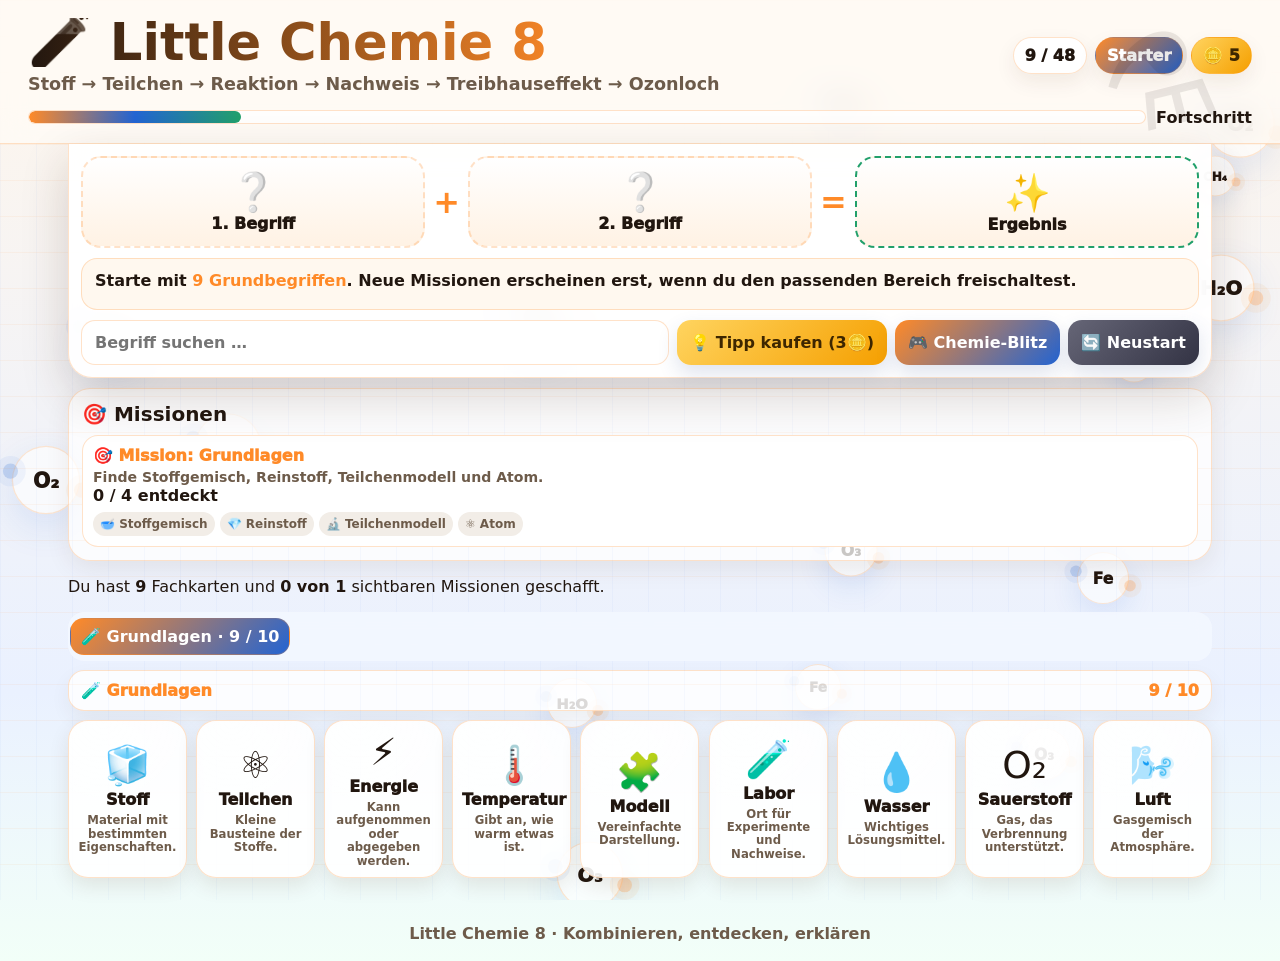
==== index.html @ e5d9ac02 "Didaktik: Reaktionsgleichungen, Merksaetze und gezielte Fehlerhinweise - Reaktionsgleichungen (FORME" ====
<!doctype html>
<html lang="de">
<head>
  <meta charset="utf-8">
  <meta name="viewport" content="width=device-width,initial-scale=1">
  <title>Little Chemie 8</title>
  <link rel="stylesheet" href="style.css?v=4">
  <link rel="stylesheet" href="effects.css?v=1">
</head>
<body>
  <header class="hero">
    <div class="topline">
      <div class="brand">
        <h1>🧪 Little Chemie 8</h1>
        <p>Stoff → Teilchen → Reaktion → Nachweis → Treibhauseffekt → Ozonloch</p>
      </div>
      <div class="stats">
        <strong id="count" class="pill">0 / 0</strong>
        <span id="badge" class="pill badge">Starter</span>
        <span id="coins" class="pill coins">🪙 5</span>
      </div>
    </div>
    <div class="progressWrap">
      <div class="bar"><span id="progressBar"></span></div>
      <strong>Fortschritt</strong>
    </div>
  </header>

  <main class="app">
    <section class="play">
      <div class="combo">
        <div id="slotA" class="slot">❔<span>1. Begriff</span></div>
        <b>+</b>
        <div id="slotB" class="slot">❔<span>2. Begriff</span></div>
        <b>=</b>
        <div id="slotR" class="slot">✨<span>Ergebnis</span></div>
      </div>
      <div id="msg" class="msg">Tippe zwei Begriffe an. Passende Kombinationen schalten neue Chemie-Begriffe frei.</div>
      <div class="controls">
        <input id="search" placeholder="Begriff suchen …">
        <button id="hint">💡 Tipp kaufen (3🪙)</button>
        <button id="quiz">🎮 Chemie-Blitz</button>
        <button id="reset">🔄 Neustart</button>
      </div>
    </section>

    <section class="panel">
      <h2>🎯 Missionen</h2>
      <div id="missions" class="missiongrid"></div>
    </section>
    <p id="labnote" hidden></p>

    <section id="grid" class="grid"></section>
  </main>

  <div id="pop" class="modal">
    <div class="box">
      <button class="close" data-close>×</button>
      <div id="pe" class="big">🧪</div>
      <h2 id="pt" class="unlockTitle">Neu entdeckt</h2>
      <p id="pf" class="formula"></p>
      <p id="pchem" class="chemformula" hidden></p>
      <p id="px" class="explain"></p>
      <p id="pwhy" class="why" hidden></p>
    </div>
  </div>

  <div id="game" class="modal">
    <div class="box">
      <button class="close" data-close>×</button>
      <h2>🧪 Chemie-Blitz</h2>
      <div id="gs" class="miniStatus"></div>
      <div id="gq"></div>
      <div id="ga" class="answers"></div>
    </div>
  </div>

  <footer class="footer">Little Chemie 8 · Kombinieren, entdecken, erklären</footer>
  <script src="app.js?v=7"></script>
  <script src="effects.js?v=1"></script>
</body>
</html>
---- style.css ----
:root{--orange:#ff8a28;--blue:#2364d2;--green:#22a06b;--ink:#21160f;--muted:#6d5b4a;--card:rgba(255,255,255,.9);--line:rgba(255,138,40,.25);--shadow:0 18px 48px rgba(63,36,15,.18)}*{box-sizing:border-box}html{scroll-behavior:smooth}body{margin:0;min-height:100vh;font-family:system-ui,-apple-system,Segoe UI,sans-serif;color:var(--ink);background:radial-gradient(circle at 10% 8%,rgba(255,184,88,.55),transparent 0 26%),radial-gradient(circle at 85% 10%,rgba(74,130,255,.32),transparent 0 28%),radial-gradient(circle at 72% 72%,rgba(34,160,107,.18),transparent 0 28%),linear-gradient(180deg,#fff6eb,#eaf1ff 72%,#f2fff8)}body:before{content:"";position:fixed;inset:0;pointer-events:none;opacity:.21;background-image:linear-gradient(rgba(255,138,40,.28) 1px,transparent 1px),linear-gradient(90deg,rgba(35,100,210,.16) 1px,transparent 1px);background-size:36px 36px}.hero{position:relative;overflow:hidden;padding:18px clamp(12px,3vw,28px) 16px;border-bottom:1px solid var(--line);background:rgba(255,252,247,.78);backdrop-filter:blur(16px)}.hero:after{content:"⚗️";position:absolute;right:5vw;top:8px;font-size:8rem;opacity:.09;transform:rotate(-14deg)}.topline{display:flex;justify-content:space-between;gap:16px;align-items:center}.brand h1{margin:0;font-size:clamp(1.8rem,5vw,3.2rem);line-height:.95}.brand p{margin:7px 0 0;color:var(--muted);font-weight:850;font-size:clamp(.95rem,2vw,1.1rem)}.stats{display:grid;grid-template-columns:repeat(3,auto);gap:8px;align-items:center}.pill{padding:8px 11px;border-radius:999px;background:#fff;border:1px solid var(--line);box-shadow:0 8px 20px rgba(80,43,12,.08);font-weight:1000}.badge{background:linear-gradient(135deg,var(--orange),var(--blue));color:#fff}.coins{background:linear-gradient(135deg,#ffd45f,#f59f00);color:#3d2600}.progressWrap{margin-top:14px;display:grid;grid-template-columns:1fr auto;gap:10px;align-items:center}.bar{height:14px;border-radius:999px;background:rgba(255,255,255,.78);border:1px solid var(--line);overflow:hidden}.bar span{display:block;height:100%;width:0;background:linear-gradient(90deg,var(--orange),var(--blue),var(--green));border-radius:999px;transition:.4s}.app{max-width:1180px;margin:auto;padding:0 clamp(8px,2vw,18px) 28px}.play{position:sticky;top:0;z-index:10;margin:0 auto 10px;padding:12px;background:rgba(255,255,255,.94);border:1px solid var(--line);border-top:0;border-radius:0 0 24px 24px;box-shadow:var(--shadow);backdrop-filter:blur(12px)}.combo{display:grid;grid-template-columns:1fr auto 1fr auto 1fr;gap:8px;align-items:center}.slot{min-height:92px;border:2px dashed var(--line);border-radius:20px;display:grid;place-items:center;align-content:center;text-align:center;background:linear-gradient(180deg,#fff,#fff2e4);font-size:2.35rem;font-weight:1000;color:var(--muted);padding:8px}.slot span{display:block;color:var(--ink);font-size:1rem}.slot small{display:block;color:var(--muted);font-size:.75rem;line-height:1.12;max-width:220px}.slot.on{border-style:solid;border-color:var(--orange);box-shadow:inset 0 0 0 4px rgba(255,138,40,.16)}.slot.ok{border-color:var(--green);animation:pop .28s}.slot.bad{border-color:#d94848;animation:shake .28s}.combo b{font-size:2rem;color:var(--orange)}.msg{margin:10px 0;padding:11px 13px;border:1px solid var(--line);border-radius:16px;background:#fff8ef;font-weight:850;line-height:1.32;min-height:52px}.msg b{color:var(--orange)}.controls{display:flex;flex-wrap:wrap;gap:8px}button,input{font:inherit;font-weight:900;border:0;border-radius:14px}button{cursor:pointer;padding:11px 13px;color:white;background:linear-gradient(135deg,var(--orange),var(--blue));box-shadow:0 9px 20px rgba(49,73,140,.15);transition:.15s}button:hover{transform:translateY(-1px)}#hint{background:linear-gradient(135deg,#ffd45f,#f59f00);color:#3d2600}#reset{background:linear-gradient(135deg,#667,#334)}input{flex:1 1 220px;padding:12px 13px;background:white;border:1px solid var(--line);color:var(--ink)}.dashboard{display:grid;grid-template-columns:1.1fr .9fr;gap:10px;margin-bottom:10px}.panel{padding:13px;border:1px solid var(--line);border-radius:22px;background:rgba(255,255,255,.76);box-shadow:0 8px 24px rgba(80,43,12,.08)}.panel h2{margin:0 0 9px;font-size:1.25rem}.missiongrid{display:grid;grid-template-columns:repeat(auto-fit,minmax(210px,1fr));gap:8px}.mission{background:#fff;border:1px solid var(--line);border-radius:16px;padding:10px;position:relative;overflow:hidden}.mission.done{background:linear-gradient(180deg,#fff8eb,#effff6);border-color:rgba(34,160,107,.45)}.mission.done:after{content:"✓";position:absolute;right:10px;top:2px;color:var(--green);font-size:2.2rem;font-weight:1000;opacity:.35}.mt{font-weight:1000;color:var(--orange)}.mi{font-size:.88rem;color:var(--muted);font-weight:760;margin-top:4px;line-height:1.25}.targets{display:flex;flex-wrap:wrap;gap:5px;margin-top:7px}.targets span{font-size:.75rem;font-weight:850;padding:5px 7px;border-radius:999px;background:#f2ede7;color:var(--muted)}.targets span.done{background:#dff7e6;color:#157246}.labnote{font-weight:800;color:var(--muted);line-height:1.35}.labnote b{color:var(--blue)}.grid{display:grid;grid-template-columns:repeat(auto-fill,minmax(116px,1fr));gap:9px}.tabs{grid-column:1/-1;position:sticky;top:136px;z-index:7;display:flex;gap:7px;overflow:auto;padding:6px 2px;background:rgba(243,248,255,.9);backdrop-filter:blur(10px);border-radius:16px}.tab{flex:0 0 auto;background:#fff;color:var(--orange);border:1px solid var(--line);box-shadow:none;padding:8px 10px}.tab.active{background:linear-gradient(135deg,var(--orange),var(--blue));color:#fff}.head{grid-column:1/-1;border:1px solid var(--line);border-radius:16px;background:rgba(255,255,255,.84);color:var(--orange);font-weight:1000;padding:10px 12px;box-shadow:0 8px 20px rgba(80,43,12,.06)}.card{min-height:116px;display:grid;align-content:center;justify-items:center;gap:5px;text-align:center;background:var(--card);border:1px solid var(--line);border-radius:20px;padding:9px;box-shadow:0 8px 20px rgba(80,43,12,.1);cursor:pointer;transition:.16s;position:relative;overflow:hidden}.card:before{content:"";position:absolute;inset:0;background:radial-gradient(circle at 30% 0%,rgba(255,255,255,.8),transparent 45%);opacity:.7}.card>*{position:relative}.card:hover{transform:translateY(-3px) scale(1.01);box-shadow:0 14px 30px rgba(80,43,12,.16)}.card.sel{box-shadow:0 0 0 4px rgba(255,138,40,.28),0 14px 30px rgba(80,43,12,.16);border-color:var(--orange)}.card.new{animation:newcard .55s}.sym{font-size:2.35rem}.name{font-weight:1000;line-height:1.05}.info{font-size:.73rem;color:var(--muted);font-weight:760;line-height:1.15}.empty{grid-column:1/-1;padding:16px;text-align:center;border:1px dashed var(--line);border-radius:18px;background:#fff;color:var(--muted);font-weight:850}.modal{display:none;position:fixed;inset:0;z-index:50;place-items:center;background:rgba(33,22,15,.48);backdrop-filter:blur(8px);padding:16px}.modal.show{display:grid}.box{width:min(560px,96vw);background:linear-gradient(180deg,#fff,#fff4e8);border:1px solid var(--line);border-radius:28px;padding:22px;box-shadow:0 26px 80px rgba(0,0,0,.32);position:relative}.close{position:absolute;right:12px;top:10px;width:38px;height:38px;padding:0;border-radius:50%;background:#eee;color:#222;box-shadow:none}.big{font-size:4.2rem;text-align:center}.unlockTitle{text-align:center;margin:.2rem 40px .3rem 0}.formula{padding:9px 11px;border-radius:14px;background:#fff;border:1px solid var(--line);font-weight:1000;color:var(--orange)}.chemformula{display:inline-block;margin:6px 0;padding:7px 11px;border-radius:12px;background:#eef4ff;border:1px solid rgba(35,100,210,.35);font-weight:1000;color:var(--blue);letter-spacing:.3px}.explain{font-weight:800;line-height:1.35}.why{margin-top:8px;padding:8px 11px;border-radius:12px;background:#effdf4;border:1px solid rgba(34,160,107,.35);color:#157246;font-weight:850;line-height:1.32}.msg .chemformula{font-size:.95rem}.msg .why{display:block;font-size:.9rem}.answers{display:grid;gap:8px}.answers button{background:#fff;color:#222;border:1px solid var(--line);text-align:left}.answers button.r{background:#ddf7e6;border-color:var(--green)}.answers button.w{background:#fde2e2;border-color:#d94848}.miniStatus{font-weight:950;background:#fff1d4;border-radius:12px;padding:9px;margin:8px 0}.confetti{position:fixed;top:-20px;font-size:1.4rem;z-index:99;animation:fall 1.4s linear forwards;pointer-events:none}.toast{position:fixed;left:50%;bottom:18px;transform:translateX(-50%);z-index:80;background:#21160f;color:white;padding:10px 14px;border-radius:999px;font-weight:900;box-shadow:0 12px 30px #0004;animation:toast 2.2s forwards}.footer{text-align:center;padding:18px;color:var(--muted);font-weight:850}@keyframes pop{0%{transform:scale(.92)}70%{transform:scale(1.05)}100%{transform:scale(1)}}@keyframes shake{35%{transform:translateX(-6px)}70%{transform:translateX(6px)}}@keyframes newcard{0%{opacity:0;transform:scale(.7) rotate(-4deg)}70%{transform:scale(1.06)}100%{opacity:1;transform:scale(1)}}@keyframes fall{to{transform:translateY(105vh) rotate(360deg);opacity:0}}@keyframes toast{0%{opacity:0;transform:translate(-50%,20px)}15%,80%{opacity:1;transform:translate(-50%,0)}100%{opacity:0;transform:translate(-50%,20px)}}@media(max-width:860px){.dashboard{grid-template-columns:1fr}.stats{grid-template-columns:1fr 1fr 1fr;text-align:left}.tabs{top:192px}}@media(max-width:700px){.topline{display:block}.stats{margin-top:10px;grid-template-columns:repeat(3,max-content)}.combo{grid-template-columns:1fr}.combo b{text-align:center;line-height:.7}.slot{min-height:74px}.grid{grid-template-columns:repeat(auto-fill,minmax(102px,1fr))}.tabs{top:270px}.hero:after{font-size:5rem}}
---- effects.css ----
.molecule-bg{position:fixed;inset:0;z-index:-1;overflow:hidden;pointer-events:none}.molecule{position:absolute;width:54px;height:54px;border-radius:50%;display:grid;place-items:center;background:rgba(255,255,255,.58);border:1px solid rgba(255,138,40,.2);box-shadow:0 10px 30px rgba(35,100,210,.12);font-weight:1000;animation:floatMol var(--dur,12s) ease-in-out infinite;filter:blur(.0px)}.molecule:before,.molecule:after{content:"";position:absolute;width:12px;height:12px;border-radius:50%;background:rgba(35,100,210,.24);box-shadow:0 0 0 6px rgba(35,100,210,.06)}.molecule:before{left:-8px;top:13px}.molecule:after{right:-8px;bottom:12px;background:rgba(255,138,40,.3);box-shadow:0 0 0 6px rgba(255,138,40,.07)}@keyframes floatMol{0%,100%{transform:translateY(0) rotate(0deg) scale(.9);opacity:.18}30%{opacity:.45}50%{transform:translateY(-38px) rotate(12deg) scale(1.08);opacity:.5}80%{opacity:.25}}.hero{animation:heroGlow 8s ease-in-out infinite}@keyframes heroGlow{0%,100%{box-shadow:0 10px 38px rgba(255,138,40,.06)}50%{box-shadow:0 14px 52px rgba(35,100,210,.13)}}.brand h1{background:linear-gradient(90deg,#21160f,#ff8a28,#2364d2,#21160f);background-size:240% auto;-webkit-background-clip:text;background-clip:text;color:transparent;animation:titleFlow 7s linear infinite}@keyframes titleFlow{to{background-position:240% center}}.bar span{position:relative;overflow:hidden}.bar span:after{content:"";position:absolute;inset:0;background:linear-gradient(90deg,transparent,rgba(255,255,255,.7),transparent);transform:translateX(-100%);animation:barShine 2.2s linear infinite}@keyframes barShine{to{transform:translateX(100%)}}.card{transform-style:preserve-3d;will-change:transform}.card .sym{animation:symBob 3.8s ease-in-out infinite}.card:nth-child(3n) .sym{animation-delay:.5s}.card:nth-child(4n) .sym{animation-delay:1s}@keyframes symBob{0%,100%{transform:translateY(0) scale(1)}50%{transform:translateY(-4px) scale(1.05)}}.card:after{content:"";position:absolute;inset:-30%;background:linear-gradient(110deg,transparent 35%,rgba(255,255,255,.55),transparent 65%);transform:translateX(-120%) rotate(8deg);transition:.7s}.card:hover:after{transform:translateX(120%) rotate(8deg)}.slot.on{animation:slotPulse 1.5s ease-in-out infinite}@keyframes slotPulse{0%,100%{box-shadow:inset 0 0 0 4px rgba(255,138,40,.14),0 0 0 0 rgba(255,138,40,.0)}50%{box-shadow:inset 0 0 0 4px rgba(255,138,40,.22),0 0 0 7px rgba(255,138,40,.12)}}.slot.ok{animation:slotSuccess .55s ease both}@keyframes slotSuccess{0%{transform:scale(.96)}55%{transform:scale(1.06);filter:brightness(1.08)}100%{transform:scale(1)}}.reaction-beam{position:fixed;height:8px;border-radius:999px;z-index:75;pointer-events:none;background:linear-gradient(90deg,#ff8a28,#fff4a8,#2364d2);box-shadow:0 0 18px rgba(255,138,40,.75),0 0 28px rgba(35,100,210,.45);transform-origin:left center;animation:beam .65s ease-out forwards}@keyframes beam{0%{opacity:0;filter:blur(6px);clip-path:inset(0 100% 0 0)}18%{opacity:1}100%{opacity:0;filter:blur(0);clip-path:inset(0 0 0 0)}}.spark{position:fixed;z-index:90;pointer-events:none;font-size:1.3rem;animation:sparkFly .8s cubic-bezier(.2,.7,.2,1) forwards}.spark.dot{width:10px;height:10px;border-radius:50%;background:var(--c,#ff8a28);box-shadow:0 0 16px var(--c,#ff8a28);font-size:0}@keyframes sparkFly{0%{opacity:1;transform:translate(0,0) scale(.7) rotate(0deg)}100%{opacity:0;transform:translate(var(--x),var(--y)) scale(1.25) rotate(180deg)}}button{position:relative;overflow:hidden}.ripple{position:absolute;border-radius:50%;background:rgba(255,255,255,.55);transform:scale(0);animation:ripple .55s ease-out;pointer-events:none}@keyframes ripple{to{transform:scale(16);opacity:0}}.mission.done{animation:missionGlow 1.3s ease-in-out}@keyframes missionGlow{0%{box-shadow:0 0 0 rgba(34,160,107,0)}50%{box-shadow:0 0 0 6px rgba(34,160,107,.15)}100%{box-shadow:0 0 0 rgba(34,160,107,0)}}.pop.show .box,.modal.show .box{animation:modalPop .32s cubic-bezier(.2,.9,.2,1.2)}@keyframes modalPop{from{opacity:0;transform:translateY(18px) scale(.9)}to{opacity:1;transform:translateY(0) scale(1)}}.screen-flash{position:fixed;inset:0;z-index:70;pointer-events:none;background:radial-gradient(circle at center,rgba(255,255,255,.75),transparent 55%);animation:flash .45s ease-out forwards}@keyframes flash{to{opacity:0}}@media(prefers-reduced-motion:reduce){*,*:before,*:after{animation-duration:.01ms!important;animation-iteration-count:1!important;transition-duration:.01ms!important}.molecule-bg{display:none}}
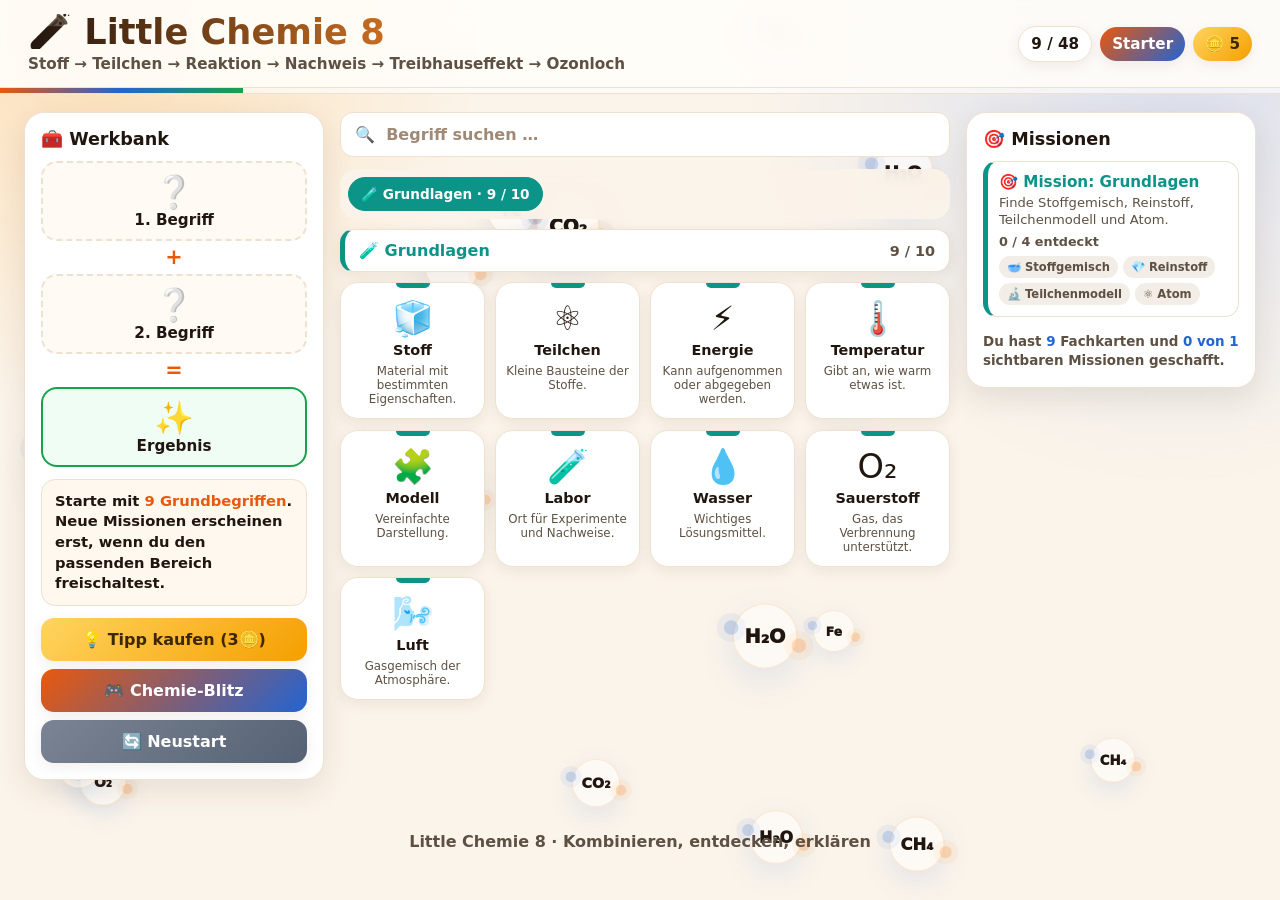
==== commit 01ec0c65: "Redesign: 3-Zonen-Layout mit Kategorie-Farbsystem - Layout von vertikaler Stapelung auf 3 Zonen umge" ====
--- a/index.html
+++ b/index.html
@@ -4,30 +4,26 @@
   <meta charset="utf-8">
   <meta name="viewport" content="width=device-width,initial-scale=1">
   <title>Little Chemie 8</title>
-  <link rel="stylesheet" href="style.css?v=4">
-  <link rel="stylesheet" href="effects.css?v=1">
+  <link rel="stylesheet" href="style.css?v=5">
+  <link rel="stylesheet" href="effects.css?v=2">
 </head>
 <body>
-  <header class="hero">
-    <div class="topline">
-      <div class="brand">
-        <h1>🧪 Little Chemie 8</h1>
-        <p>Stoff → Teilchen → Reaktion → Nachweis → Treibhauseffekt → Ozonloch</p>
-      </div>
-      <div class="stats">
-        <strong id="count" class="pill">0 / 0</strong>
-        <span id="badge" class="pill badge">Starter</span>
-        <span id="coins" class="pill coins">🪙 5</span>
-      </div>
+  <header class="topbar">
+    <div class="brand">
+      <h1>🧪 Little Chemie 8</h1>
+      <p>Stoff → Teilchen → Reaktion → Nachweis → Treibhauseffekt → Ozonloch</p>
     </div>
-    <div class="progressWrap">
-      <div class="bar"><span id="progressBar"></span></div>
-      <strong>Fortschritt</strong>
+    <div class="stats">
+      <strong id="count" class="pill">0 / 0</strong>
+      <span id="badge" class="pill badge">Starter</span>
+      <span id="coins" class="pill coins">🪙 5</span>
     </div>
   </header>
+  <div class="progress"><span id="progressBar"></span></div>
 
   <main class="app">
-    <section class="play">
+    <aside class="bench">
+      <h2>🧰 Werkbank</h2>
       <div class="combo">
         <div id="slotA" class="slot">❔<span>1. Begriff</span></div>
         <b>+</b>
@@ -37,20 +33,22 @@
       </div>
       <div id="msg" class="msg">Tippe zwei Begriffe an. Passende Kombinationen schalten neue Chemie-Begriffe frei.</div>
       <div class="controls">
-        <input id="search" placeholder="Begriff suchen …">
         <button id="hint">💡 Tipp kaufen (3🪙)</button>
         <button id="quiz">🎮 Chemie-Blitz</button>
         <button id="reset">🔄 Neustart</button>
       </div>
+    </aside>
+
+    <section class="content">
+      <input id="search" placeholder="🔍  Begriff suchen …">
+      <section id="grid" class="grid"></section>
     </section>
 
-    <section class="panel">
+    <aside class="missions-rail">
       <h2>🎯 Missionen</h2>
       <div id="missions" class="missiongrid"></div>
-    </section>
-    <p id="labnote" hidden></p>
-
-    <section id="grid" class="grid"></section>
+      <p id="labnote" class="labnote" hidden></p>
+    </aside>
   </main>
 
   <div id="pop" class="modal">
@@ -76,7 +74,7 @@
   </div>
 
   <footer class="footer">Little Chemie 8 · Kombinieren, entdecken, erklären</footer>
-  <script src="app.js?v=7"></script>
+  <script src="app.js?v=8"></script>
   <script src="effects.js?v=1"></script>
 </body>
 </html>
--- a/style.css
+++ b/style.css
@@ -1 +1,151 @@
-:root{--orange:#ff8a28;--blue:#2364d2;--green:#22a06b;--ink:#21160f;--muted:#6d5b4a;--card:rgba(255,255,255,.9);--line:rgba(255,138,40,.25);--shadow:0 18px 48px rgba(63,36,15,.18)}*{box-sizing:border-box}html{scroll-behavior:smooth}body{margin:0;min-height:100vh;font-family:system-ui,-apple-system,Segoe UI,sans-serif;color:var(--ink);background:radial-gradient(circle at 10% 8%,rgba(255,184,88,.55),transparent 0 26%),radial-gradient(circle at 85% 10%,rgba(74,130,255,.32),transparent 0 28%),radial-gradient(circle at 72% 72%,rgba(34,160,107,.18),transparent 0 28%),linear-gradient(180deg,#fff6eb,#eaf1ff 72%,#f2fff8)}body:before{content:"";position:fixed;inset:0;pointer-events:none;opacity:.21;background-image:linear-gradient(rgba(255,138,40,.28) 1px,transparent 1px),linear-gradient(90deg,rgba(35,100,210,.16) 1px,transparent 1px);background-size:36px 36px}.hero{position:relative;overflow:hidden;padding:18px clamp(12px,3vw,28px) 16px;border-bottom:1px solid var(--line);background:rgba(255,252,247,.78);backdrop-filter:blur(16px)}.hero:after{content:"⚗️";position:absolute;right:5vw;top:8px;font-size:8rem;opacity:.09;transform:rotate(-14deg)}.topline{display:flex;justify-content:space-between;gap:16px;align-items:center}.brand h1{margin:0;font-size:clamp(1.8rem,5vw,3.2rem);line-height:.95}.brand p{margin:7px 0 0;color:var(--muted);font-weight:850;font-size:clamp(.95rem,2vw,1.1rem)}.stats{display:grid;grid-template-columns:repeat(3,auto);gap:8px;align-items:center}.pill{padding:8px 11px;border-radius:999px;background:#fff;border:1px solid var(--line);box-shadow:0 8px 20px rgba(80,43,12,.08);font-weight:1000}.badge{background:linear-gradient(135deg,var(--orange),var(--blue));color:#fff}.coins{background:linear-gradient(135deg,#ffd45f,#f59f00);color:#3d2600}.progressWrap{margin-top:14px;display:grid;grid-template-columns:1fr auto;gap:10px;align-items:center}.bar{height:14px;border-radius:999px;background:rgba(255,255,255,.78);border:1px solid var(--line);overflow:hidden}.bar span{display:block;height:100%;width:0;background:linear-gradient(90deg,var(--orange),var(--blue),var(--green));border-radius:999px;transition:.4s}.app{max-width:1180px;margin:auto;padding:0 clamp(8px,2vw,18px) 28px}.play{position:sticky;top:0;z-index:10;margin:0 auto 10px;padding:12px;background:rgba(255,255,255,.94);border:1px solid var(--line);border-top:0;border-radius:0 0 24px 24px;box-shadow:var(--shadow);backdrop-filter:blur(12px)}.combo{display:grid;grid-template-columns:1fr auto 1fr auto 1fr;gap:8px;align-items:center}.slot{min-height:92px;border:2px dashed var(--line);border-radius:20px;display:grid;place-items:center;align-content:center;text-align:center;background:linear-gradient(180deg,#fff,#fff2e4);font-size:2.35rem;font-weight:1000;color:var(--muted);padding:8px}.slot span{display:block;color:var(--ink);font-size:1rem}.slot small{display:block;color:var(--muted);font-size:.75rem;line-height:1.12;max-width:220px}.slot.on{border-style:solid;border-color:var(--orange);box-shadow:inset 0 0 0 4px rgba(255,138,40,.16)}.slot.ok{border-color:var(--green);animation:pop .28s}.slot.bad{border-color:#d94848;animation:shake .28s}.combo b{font-size:2rem;color:var(--orange)}.msg{margin:10px 0;padding:11px 13px;border:1px solid var(--line);border-radius:16px;background:#fff8ef;font-weight:850;line-height:1.32;min-height:52px}.msg b{color:var(--orange)}.controls{display:flex;flex-wrap:wrap;gap:8px}button,input{font:inherit;font-weight:900;border:0;border-radius:14px}button{cursor:pointer;padding:11px 13px;color:white;background:linear-gradient(135deg,var(--orange),var(--blue));box-shadow:0 9px 20px rgba(49,73,140,.15);transition:.15s}button:hover{transform:translateY(-1px)}#hint{background:linear-gradient(135deg,#ffd45f,#f59f00);color:#3d2600}#reset{background:linear-gradient(135deg,#667,#334)}input{flex:1 1 220px;padding:12px 13px;background:white;border:1px solid var(--line);color:var(--ink)}.dashboard{display:grid;grid-template-columns:1.1fr .9fr;gap:10px;margin-bottom:10px}.panel{padding:13px;border:1px solid var(--line);border-radius:22px;background:rgba(255,255,255,.76);box-shadow:0 8px 24px rgba(80,43,12,.08)}.panel h2{margin:0 0 9px;font-size:1.25rem}.missiongrid{display:grid;grid-template-columns:repeat(auto-fit,minmax(210px,1fr));gap:8px}.mission{background:#fff;border:1px solid var(--line);border-radius:16px;padding:10px;position:relative;overflow:hidden}.mission.done{background:linear-gradient(180deg,#fff8eb,#effff6);border-color:rgba(34,160,107,.45)}.mission.done:after{content:"✓";position:absolute;right:10px;top:2px;color:var(--green);font-size:2.2rem;font-weight:1000;opacity:.35}.mt{font-weight:1000;color:var(--orange)}.mi{font-size:.88rem;color:var(--muted);font-weight:760;margin-top:4px;line-height:1.25}.targets{display:flex;flex-wrap:wrap;gap:5px;margin-top:7px}.targets span{font-size:.75rem;font-weight:850;padding:5px 7px;border-radius:999px;background:#f2ede7;color:var(--muted)}.targets span.done{background:#dff7e6;color:#157246}.labnote{font-weight:800;color:var(--muted);line-height:1.35}.labnote b{color:var(--blue)}.grid{display:grid;grid-template-columns:repeat(auto-fill,minmax(116px,1fr));gap:9px}.tabs{grid-column:1/-1;position:sticky;top:136px;z-index:7;display:flex;gap:7px;overflow:auto;padding:6px 2px;background:rgba(243,248,255,.9);backdrop-filter:blur(10px);border-radius:16px}.tab{flex:0 0 auto;background:#fff;color:var(--orange);border:1px solid var(--line);box-shadow:none;padding:8px 10px}.tab.active{background:linear-gradient(135deg,var(--orange),var(--blue));color:#fff}.head{grid-column:1/-1;border:1px solid var(--line);border-radius:16px;background:rgba(255,255,255,.84);color:var(--orange);font-weight:1000;padding:10px 12px;box-shadow:0 8px 20px rgba(80,43,12,.06)}.card{min-height:116px;display:grid;align-content:center;justify-items:center;gap:5px;text-align:center;background:var(--card);border:1px solid var(--line);border-radius:20px;padding:9px;box-shadow:0 8px 20px rgba(80,43,12,.1);cursor:pointer;transition:.16s;position:relative;overflow:hidden}.card:before{content:"";position:absolute;inset:0;background:radial-gradient(circle at 30% 0%,rgba(255,255,255,.8),transparent 45%);opacity:.7}.card>*{position:relative}.card:hover{transform:translateY(-3px) scale(1.01);box-shadow:0 14px 30px rgba(80,43,12,.16)}.card.sel{box-shadow:0 0 0 4px rgba(255,138,40,.28),0 14px 30px rgba(80,43,12,.16);border-color:var(--orange)}.card.new{animation:newcard .55s}.sym{font-size:2.35rem}.name{font-weight:1000;line-height:1.05}.info{font-size:.73rem;color:var(--muted);font-weight:760;line-height:1.15}.empty{grid-column:1/-1;padding:16px;text-align:center;border:1px dashed var(--line);border-radius:18px;background:#fff;color:var(--muted);font-weight:850}.modal{display:none;position:fixed;inset:0;z-index:50;place-items:center;background:rgba(33,22,15,.48);backdrop-filter:blur(8px);padding:16px}.modal.show{display:grid}.box{width:min(560px,96vw);background:linear-gradient(180deg,#fff,#fff4e8);border:1px solid var(--line);border-radius:28px;padding:22px;box-shadow:0 26px 80px rgba(0,0,0,.32);position:relative}.close{position:absolute;right:12px;top:10px;width:38px;height:38px;padding:0;border-radius:50%;background:#eee;color:#222;box-shadow:none}.big{font-size:4.2rem;text-align:center}.unlockTitle{text-align:center;margin:.2rem 40px .3rem 0}.formula{padding:9px 11px;border-radius:14px;background:#fff;border:1px solid var(--line);font-weight:1000;color:var(--orange)}.chemformula{display:inline-block;margin:6px 0;padding:7px 11px;border-radius:12px;background:#eef4ff;border:1px solid rgba(35,100,210,.35);font-weight:1000;color:var(--blue);letter-spacing:.3px}.explain{font-weight:800;line-height:1.35}.why{margin-top:8px;padding:8px 11px;border-radius:12px;background:#effdf4;border:1px solid rgba(34,160,107,.35);color:#157246;font-weight:850;line-height:1.32}.msg .chemformula{font-size:.95rem}.msg .why{display:block;font-size:.9rem}.answers{display:grid;gap:8px}.answers button{background:#fff;color:#222;border:1px solid var(--line);text-align:left}.answers button.r{background:#ddf7e6;border-color:var(--green)}.answers button.w{background:#fde2e2;border-color:#d94848}.miniStatus{font-weight:950;background:#fff1d4;border-radius:12px;padding:9px;margin:8px 0}.confetti{position:fixed;top:-20px;font-size:1.4rem;z-index:99;animation:fall 1.4s linear forwards;pointer-events:none}.toast{position:fixed;left:50%;bottom:18px;transform:translateX(-50%);z-index:80;background:#21160f;color:white;padding:10px 14px;border-radius:999px;font-weight:900;box-shadow:0 12px 30px #0004;animation:toast 2.2s forwards}.footer{text-align:center;padding:18px;color:var(--muted);font-weight:850}@keyframes pop{0%{transform:scale(.92)}70%{transform:scale(1.05)}100%{transform:scale(1)}}@keyframes shake{35%{transform:translateX(-6px)}70%{transform:translateX(6px)}}@keyframes newcard{0%{opacity:0;transform:scale(.7) rotate(-4deg)}70%{transform:scale(1.06)}100%{opacity:1;transform:scale(1)}}@keyframes fall{to{transform:translateY(105vh) rotate(360deg);opacity:0}}@keyframes toast{0%{opacity:0;transform:translate(-50%,20px)}15%,80%{opacity:1;transform:translate(-50%,0)}100%{opacity:0;transform:translate(-50%,20px)}}@media(max-width:860px){.dashboard{grid-template-columns:1fr}.stats{grid-template-columns:1fr 1fr 1fr;text-align:left}.tabs{top:192px}}@media(max-width:700px){.topline{display:block}.stats{margin-top:10px;grid-template-columns:repeat(3,max-content)}.combo{grid-template-columns:1fr}.combo b{text-align:center;line-height:.7}.slot{min-height:74px}.grid{grid-template-columns:repeat(auto-fill,minmax(102px,1fr))}.tabs{top:270px}.hero:after{font-size:5rem}}+:root{
+  --ink:#21160f;--muted:#5e5043;--line:#efe1d2;--card:#ffffff;--bg:#fbf4ea;--panel:#ffffff;
+  --orange:#ea580c;--blue:#2364d2;--green:#16a34a;
+  --shadow:0 10px 30px rgba(63,36,15,.10);--shadow-sm:0 4px 14px rgba(80,43,12,.08);
+  /* Kategorie-Akzente */
+  --c-grund:#0d9488;--c-stoffe:#d97706;--c-teil:#6366f1;--c-reak:#9333ea;--c-brand:#ea580c;--c-umwelt:#16a34a;--c-redox:#64748b;
+  --accent:var(--orange);
+}
+*{box-sizing:border-box}
+html{scroll-behavior:smooth}
+body{margin:0;min-height:100vh;font-family:system-ui,-apple-system,Segoe UI,sans-serif;color:var(--ink);
+  background:radial-gradient(circle at 8% 4%,rgba(255,184,88,.35),transparent 26%),radial-gradient(circle at 92% 6%,rgba(74,130,255,.18),transparent 30%),var(--bg)}
+
+/* Kategorie-Akzent pro Element */
+[data-cat=grund]{--accent:var(--c-grund)}[data-cat=stoffe]{--accent:var(--c-stoffe)}
+[data-cat=teil]{--accent:var(--c-teil)}[data-cat=reak]{--accent:var(--c-reak)}
+[data-cat=brand]{--accent:var(--c-brand)}[data-cat=umwelt]{--accent:var(--c-umwelt)}
+[data-cat=redox]{--accent:var(--c-redox)}
+
+/* ---------- Top-Bar ---------- */
+.topbar{display:flex;justify-content:space-between;align-items:center;gap:16px;flex-wrap:wrap;
+  padding:14px clamp(14px,3vw,28px);background:rgba(255,253,249,.92);border-bottom:1px solid var(--line);backdrop-filter:blur(12px)}
+.brand h1{margin:0;font-size:clamp(1.5rem,4vw,2.2rem);line-height:1;font-weight:800}
+.brand p{margin:6px 0 0;color:var(--muted);font-weight:600;font-size:clamp(.8rem,1.6vw,.95rem)}
+.stats{display:flex;gap:8px;align-items:center;flex-wrap:wrap}
+.pill{padding:8px 12px;border-radius:999px;background:#fff;border:1px solid var(--line);box-shadow:var(--shadow-sm);font-weight:700;font-size:.95rem}
+.badge{background:linear-gradient(135deg,var(--orange),var(--blue));color:#fff;border:0}
+.coins{background:linear-gradient(135deg,#ffd45f,#f59f00);color:#3d2600;border:0}
+.progress{height:6px;background:rgba(255,255,255,.6);border-bottom:1px solid var(--line)}
+.progress span{display:block;height:100%;width:0;background:linear-gradient(90deg,var(--orange),var(--blue),var(--green));transition:width .4s}
+
+/* ---------- 3-Zonen-Layout ---------- */
+.app{display:grid;grid-template-columns:300px minmax(0,1fr) 290px;gap:16px;align-items:start;
+  max-width:1320px;margin:0 auto;padding:18px clamp(12px,2.5vw,24px) 32px}
+.bench,.missions-rail{position:sticky;top:14px;display:flex;flex-direction:column;gap:12px;
+  padding:16px;background:var(--panel);border:1px solid var(--line);border-radius:20px;box-shadow:var(--shadow)}
+.bench h2,.missions-rail h2{margin:0;font-size:1.1rem;font-weight:800}
+.content{display:flex;flex-direction:column;gap:12px;min-width:0}
+
+/* ---------- Werkbank ---------- */
+.combo{display:flex;flex-direction:column;gap:6px}
+.combo b{text-align:center;color:var(--orange);font-size:1.3rem;font-weight:800;line-height:1}
+.slot{min-height:78px;border:2px dashed var(--line);border-radius:16px;display:grid;place-content:center;
+  text-align:center;background:#fffaf3;font-size:2rem;font-weight:800;color:var(--muted);padding:10px}
+.slot span{display:block;color:var(--ink);font-size:.95rem;font-weight:700}
+.slot small{display:block;color:var(--muted);font-size:.74rem;font-weight:500;line-height:1.2;margin-top:2px}
+.slot.on{border-style:solid;border-color:var(--orange);background:#fff3e6}
+.slot.ok{border-style:solid;border-color:var(--green);background:#effdf4;animation:pop .28s}
+.slot.bad{border-style:solid;border-color:#d94848;background:#fdeaea;animation:shake .28s}
+.msg{padding:11px 13px;border:1px solid var(--line);border-radius:14px;background:#fff8ef;font-weight:600;line-height:1.4;font-size:.92rem}
+.msg b{color:var(--orange);font-weight:800}
+.msg .chemformula{font-size:.9rem}
+.msg .why{display:block;font-size:.86rem}
+.controls{display:flex;flex-direction:column;gap:8px}
+
+/* ---------- Buttons & Input ---------- */
+button{font:inherit;font-weight:700;border:0;border-radius:13px;cursor:pointer;padding:12px 14px;color:#fff;
+  background:linear-gradient(135deg,var(--orange),var(--blue));box-shadow:var(--shadow-sm);transition:transform .15s,filter .15s}
+button:hover{transform:translateY(-1px);filter:brightness(1.03)}
+.controls button{width:100%}
+#hint{background:linear-gradient(135deg,#ffd45f,#f59f00);color:#3d2600}
+#reset{background:linear-gradient(135deg,#7a8494,#566173)}
+input{font:inherit;font-weight:600;border:1px solid var(--line);border-radius:13px;padding:12px 14px;background:#fff;color:var(--ink);width:100%}
+input::placeholder{color:#a08a76}
+
+/* ---------- Kategorie-Tabs ---------- */
+.tabs{position:sticky;top:10px;z-index:7;display:flex;gap:8px;flex-wrap:wrap;padding:8px;
+  background:rgba(251,244,234,.92);backdrop-filter:blur(8px);border-radius:16px}
+.tab{display:inline-flex;align-items:center;gap:6px;background:#fff;color:var(--ink);border:1px solid var(--line);
+  box-shadow:none;padding:8px 12px;font-size:.85rem;font-weight:700;border-radius:999px}
+.tab:hover{border-color:var(--accent)}
+.tab.active{background:var(--accent);border-color:var(--accent);color:#fff;transform:none}
+.head{display:flex;justify-content:space-between;align-items:center;gap:10px;border:1px solid var(--line);
+  border-left:5px solid var(--accent);border-radius:14px;background:#fff;color:var(--accent);
+  font-weight:800;padding:11px 14px;box-shadow:var(--shadow-sm)}
+.head span{color:var(--muted);font-weight:700;font-size:.9rem}
+
+/* ---------- Karten-Grid ---------- */
+.grid{display:grid;grid-template-columns:repeat(auto-fill,minmax(118px,1fr));gap:10px}
+.tabs,.head,.empty{grid-column:1/-1}
+.card{display:flex;flex-direction:column;align-items:center;gap:5px;text-align:center;background:var(--card);
+  border:1px solid var(--line);border-radius:18px;padding:14px 9px 12px;box-shadow:var(--shadow-sm);
+  cursor:pointer;transition:transform .16s,box-shadow .16s,border-color .16s;position:relative;overflow:hidden}
+.card:before{content:"";position:absolute;top:0;left:50%;transform:translateX(-50%);width:34px;height:5px;
+  border-radius:0 0 999px 999px;background:var(--accent)}
+.card:hover{transform:translateY(-3px);box-shadow:0 14px 28px rgba(80,43,12,.16);border-color:var(--accent)}
+.card.sel{border-color:var(--accent);box-shadow:0 0 0 3px color-mix(in srgb,var(--accent) 30%,transparent),0 12px 26px rgba(80,43,12,.16)}
+.sym{font-size:2.1rem;margin-top:2px}
+.name{font-weight:800;line-height:1.1;font-size:.9rem}
+.info{font-size:.74rem;color:var(--muted);font-weight:500;line-height:1.2}
+.empty{padding:18px;text-align:center;border:1px dashed var(--line);border-radius:16px;background:#fff;color:var(--muted);font-weight:600}
+
+/* ---------- Missionen ---------- */
+.missiongrid{display:flex;flex-direction:column;gap:10px}
+.mission{border:1px solid var(--line);border-left:5px solid var(--accent);border-radius:14px;padding:11px;background:#fff;position:relative}
+.mission.done{background:#f3fbf5;border-color:#bfe8cd;border-left-color:var(--green)}
+.mt{font-weight:800;color:var(--accent);font-size:.95rem}
+.mission.done .mt{color:#157246}
+.mi{font-size:.82rem;color:var(--muted);font-weight:500;margin-top:3px;line-height:1.3}
+.mission b{display:block;margin-top:6px;font-size:.8rem;color:var(--muted);font-weight:700}
+.targets{display:flex;flex-wrap:wrap;gap:5px;margin-top:7px}
+.targets span{font-size:.72rem;font-weight:600;padding:4px 8px;border-radius:999px;background:#f2ede7;color:var(--muted)}
+.targets span.done{background:#dff7e6;color:#157246}
+.labnote{font-weight:600;color:var(--muted);font-size:.84rem;line-height:1.4;margin:4px 0 0}
+.labnote b{color:var(--blue)}
+
+/* ---------- Modals ---------- */
+.modal{display:none;position:fixed;inset:0;z-index:50;place-items:center;background:rgba(33,22,15,.5);backdrop-filter:blur(8px);padding:16px}
+.modal.show{display:grid}
+.box{width:min(540px,96vw);background:#fff;border:1px solid var(--line);border-radius:24px;padding:22px;box-shadow:0 26px 80px rgba(0,0,0,.32);position:relative}
+.close{position:absolute;right:12px;top:10px;width:38px;height:38px;padding:0;border-radius:50%;background:#eee;color:#222;box-shadow:none}
+.big{font-size:4rem;text-align:center}
+.unlockTitle{text-align:center;margin:.2rem 40px .4rem 0;font-weight:800}
+.formula{padding:9px 12px;border-radius:13px;background:#fff7ee;border:1px solid var(--line);font-weight:800;color:var(--orange)}
+.chemformula{display:inline-block;margin:6px 0;padding:8px 12px;border-radius:12px;background:#eef4ff;border:1px solid rgba(35,100,210,.35);font-weight:800;color:var(--blue);letter-spacing:.3px}
+.explain{font-weight:600;line-height:1.4}
+.why{margin-top:8px;padding:9px 12px;border-radius:12px;background:#effdf4;border:1px solid rgba(34,160,107,.35);color:#157246;font-weight:600;line-height:1.35}
+.answers{display:grid;gap:8px}
+.answers button{background:#fff;color:#222;border:1px solid var(--line);text-align:left;font-weight:700}
+.answers button.r{background:#ddf7e6;border-color:var(--green)}
+.answers button.w{background:#fde2e2;border-color:#d94848}
+.miniStatus{font-weight:800;background:#fff1d4;border-radius:12px;padding:9px;margin:8px 0}
+
+/* ---------- Effekte-Helfer ---------- */
+.confetti{position:fixed;top:-20px;font-size:1.4rem;z-index:99;animation:fall 1.4s linear forwards;pointer-events:none}
+.toast{position:fixed;left:50%;bottom:18px;transform:translateX(-50%);z-index:80;background:#21160f;color:#fff;padding:10px 14px;border-radius:999px;font-weight:700;box-shadow:0 12px 30px #0004;animation:toast 2.2s forwards}
+.footer{text-align:center;padding:20px;color:var(--muted);font-weight:600}
+
+@keyframes pop{0%{transform:scale(.92)}70%{transform:scale(1.05)}100%{transform:scale(1)}}
+@keyframes shake{35%{transform:translateX(-6px)}70%{transform:translateX(6px)}}
+@keyframes fall{to{transform:translateY(105vh) rotate(360deg);opacity:0}}
+@keyframes toast{0%{opacity:0;transform:translate(-50%,20px)}15%,80%{opacity:1;transform:translate(-50%,0)}100%{opacity:0;transform:translate(-50%,20px)}}
+
+/* ---------- Responsive ---------- */
+@media(max-width:980px){
+  .app{grid-template-columns:1fr;gap:14px}
+  .bench{position:sticky;top:0;z-index:9}
+  .missions-rail{position:static;order:3}
+  .content{order:2}
+  .combo{flex-direction:row;align-items:stretch}
+  .combo .slot{flex:1}
+  .combo b{display:flex;align-items:center}
+  .controls{flex-direction:row;flex-wrap:wrap}
+  .controls button{flex:1 1 30%}
+}
+@media(max-width:560px){
+  .topbar{flex-direction:column;align-items:flex-start}
+  .combo{flex-direction:column}
+  .grid{grid-template-columns:repeat(auto-fill,minmax(104px,1fr))}
+  .tabs{top:0}
+}
--- a/effects.css
+++ b/effects.css
@@ -1 +1 @@
-.molecule-bg{position:fixed;inset:0;z-index:-1;overflow:hidden;pointer-events:none}.molecule{position:absolute;width:54px;height:54px;border-radius:50%;display:grid;place-items:center;background:rgba(255,255,255,.58);border:1px solid rgba(255,138,40,.2);box-shadow:0 10px 30px rgba(35,100,210,.12);font-weight:1000;animation:floatMol var(--dur,12s) ease-in-out infinite;filter:blur(.0px)}.molecule:before,.molecule:after{content:"";position:absolute;width:12px;height:12px;border-radius:50%;background:rgba(35,100,210,.24);box-shadow:0 0 0 6px rgba(35,100,210,.06)}.molecule:before{left:-8px;top:13px}.molecule:after{right:-8px;bottom:12px;background:rgba(255,138,40,.3);box-shadow:0 0 0 6px rgba(255,138,40,.07)}@keyframes floatMol{0%,100%{transform:translateY(0) rotate(0deg) scale(.9);opacity:.18}30%{opacity:.45}50%{transform:translateY(-38px) rotate(12deg) scale(1.08);opacity:.5}80%{opacity:.25}}.hero{animation:heroGlow 8s ease-in-out infinite}@keyframes heroGlow{0%,100%{box-shadow:0 10px 38px rgba(255,138,40,.06)}50%{box-shadow:0 14px 52px rgba(35,100,210,.13)}}.brand h1{background:linear-gradient(90deg,#21160f,#ff8a28,#2364d2,#21160f);background-size:240% auto;-webkit-background-clip:text;background-clip:text;color:transparent;animation:titleFlow 7s linear infinite}@keyframes titleFlow{to{background-position:240% center}}.bar span{position:relative;overflow:hidden}.bar span:after{content:"";position:absolute;inset:0;background:linear-gradient(90deg,transparent,rgba(255,255,255,.7),transparent);transform:translateX(-100%);animation:barShine 2.2s linear infinite}@keyframes barShine{to{transform:translateX(100%)}}.card{transform-style:preserve-3d;will-change:transform}.card .sym{animation:symBob 3.8s ease-in-out infinite}.card:nth-child(3n) .sym{animation-delay:.5s}.card:nth-child(4n) .sym{animation-delay:1s}@keyframes symBob{0%,100%{transform:translateY(0) scale(1)}50%{transform:translateY(-4px) scale(1.05)}}.card:after{content:"";position:absolute;inset:-30%;background:linear-gradient(110deg,transparent 35%,rgba(255,255,255,.55),transparent 65%);transform:translateX(-120%) rotate(8deg);transition:.7s}.card:hover:after{transform:translateX(120%) rotate(8deg)}.slot.on{animation:slotPulse 1.5s ease-in-out infinite}@keyframes slotPulse{0%,100%{box-shadow:inset 0 0 0 4px rgba(255,138,40,.14),0 0 0 0 rgba(255,138,40,.0)}50%{box-shadow:inset 0 0 0 4px rgba(255,138,40,.22),0 0 0 7px rgba(255,138,40,.12)}}.slot.ok{animation:slotSuccess .55s ease both}@keyframes slotSuccess{0%{transform:scale(.96)}55%{transform:scale(1.06);filter:brightness(1.08)}100%{transform:scale(1)}}.reaction-beam{position:fixed;height:8px;border-radius:999px;z-index:75;pointer-events:none;background:linear-gradient(90deg,#ff8a28,#fff4a8,#2364d2);box-shadow:0 0 18px rgba(255,138,40,.75),0 0 28px rgba(35,100,210,.45);transform-origin:left center;animation:beam .65s ease-out forwards}@keyframes beam{0%{opacity:0;filter:blur(6px);clip-path:inset(0 100% 0 0)}18%{opacity:1}100%{opacity:0;filter:blur(0);clip-path:inset(0 0 0 0)}}.spark{position:fixed;z-index:90;pointer-events:none;font-size:1.3rem;animation:sparkFly .8s cubic-bezier(.2,.7,.2,1) forwards}.spark.dot{width:10px;height:10px;border-radius:50%;background:var(--c,#ff8a28);box-shadow:0 0 16px var(--c,#ff8a28);font-size:0}@keyframes sparkFly{0%{opacity:1;transform:translate(0,0) scale(.7) rotate(0deg)}100%{opacity:0;transform:translate(var(--x),var(--y)) scale(1.25) rotate(180deg)}}button{position:relative;overflow:hidden}.ripple{position:absolute;border-radius:50%;background:rgba(255,255,255,.55);transform:scale(0);animation:ripple .55s ease-out;pointer-events:none}@keyframes ripple{to{transform:scale(16);opacity:0}}.mission.done{animation:missionGlow 1.3s ease-in-out}@keyframes missionGlow{0%{box-shadow:0 0 0 rgba(34,160,107,0)}50%{box-shadow:0 0 0 6px rgba(34,160,107,.15)}100%{box-shadow:0 0 0 rgba(34,160,107,0)}}.pop.show .box,.modal.show .box{animation:modalPop .32s cubic-bezier(.2,.9,.2,1.2)}@keyframes modalPop{from{opacity:0;transform:translateY(18px) scale(.9)}to{opacity:1;transform:translateY(0) scale(1)}}.screen-flash{position:fixed;inset:0;z-index:70;pointer-events:none;background:radial-gradient(circle at center,rgba(255,255,255,.75),transparent 55%);animation:flash .45s ease-out forwards}@keyframes flash{to{opacity:0}}@media(prefers-reduced-motion:reduce){*,*:before,*:after{animation-duration:.01ms!important;animation-iteration-count:1!important;transition-duration:.01ms!important}.molecule-bg{display:none}}+.molecule-bg{position:fixed;inset:0;z-index:-1;overflow:hidden;pointer-events:none}.molecule{position:absolute;width:54px;height:54px;border-radius:50%;display:grid;place-items:center;background:rgba(255,255,255,.58);border:1px solid rgba(255,138,40,.2);box-shadow:0 10px 30px rgba(35,100,210,.12);font-weight:1000;animation:floatMol var(--dur,12s) ease-in-out infinite;filter:blur(.0px)}.molecule:before,.molecule:after{content:"";position:absolute;width:12px;height:12px;border-radius:50%;background:rgba(35,100,210,.24);box-shadow:0 0 0 6px rgba(35,100,210,.06)}.molecule:before{left:-8px;top:13px}.molecule:after{right:-8px;bottom:12px;background:rgba(255,138,40,.3);box-shadow:0 0 0 6px rgba(255,138,40,.07)}@keyframes floatMol{0%,100%{transform:translateY(0) rotate(0deg) scale(.9);opacity:.18}30%{opacity:.45}50%{transform:translateY(-38px) rotate(12deg) scale(1.08);opacity:.5}80%{opacity:.25}}.topbar{animation:heroGlow 8s ease-in-out infinite}@keyframes heroGlow{0%,100%{box-shadow:0 6px 24px rgba(255,138,40,.05)}50%{box-shadow:0 8px 30px rgba(35,100,210,.10)}}.brand h1{background:linear-gradient(90deg,#21160f,#ff8a28,#2364d2,#21160f);background-size:240% auto;-webkit-background-clip:text;background-clip:text;color:transparent;animation:titleFlow 7s linear infinite}@keyframes titleFlow{to{background-position:240% center}}.bar span{position:relative;overflow:hidden}.bar span:after{content:"";position:absolute;inset:0;background:linear-gradient(90deg,transparent,rgba(255,255,255,.7),transparent);transform:translateX(-100%);animation:barShine 2.2s linear infinite}@keyframes barShine{to{transform:translateX(100%)}}.card{transform-style:preserve-3d;will-change:transform}.card .sym{animation:symBob 3.8s ease-in-out infinite}.card:nth-child(3n) .sym{animation-delay:.5s}.card:nth-child(4n) .sym{animation-delay:1s}@keyframes symBob{0%,100%{transform:translateY(0) scale(1)}50%{transform:translateY(-4px) scale(1.05)}}.card:after{content:"";position:absolute;inset:-30%;background:linear-gradient(110deg,transparent 35%,rgba(255,255,255,.55),transparent 65%);transform:translateX(-120%) rotate(8deg);transition:.7s}.card:hover:after{transform:translateX(120%) rotate(8deg)}.slot.on{animation:slotPulse 1.5s ease-in-out infinite}@keyframes slotPulse{0%,100%{box-shadow:inset 0 0 0 4px rgba(255,138,40,.14),0 0 0 0 rgba(255,138,40,.0)}50%{box-shadow:inset 0 0 0 4px rgba(255,138,40,.22),0 0 0 7px rgba(255,138,40,.12)}}.slot.ok{animation:slotSuccess .55s ease both}@keyframes slotSuccess{0%{transform:scale(.96)}55%{transform:scale(1.06);filter:brightness(1.08)}100%{transform:scale(1)}}.reaction-beam{position:fixed;height:8px;border-radius:999px;z-index:75;pointer-events:none;background:linear-gradient(90deg,#ff8a28,#fff4a8,#2364d2);box-shadow:0 0 18px rgba(255,138,40,.75),0 0 28px rgba(35,100,210,.45);transform-origin:left center;animation:beam .65s ease-out forwards}@keyframes beam{0%{opacity:0;filter:blur(6px);clip-path:inset(0 100% 0 0)}18%{opacity:1}100%{opacity:0;filter:blur(0);clip-path:inset(0 0 0 0)}}.spark{position:fixed;z-index:90;pointer-events:none;font-size:1.3rem;animation:sparkFly .8s cubic-bezier(.2,.7,.2,1) forwards}.spark.dot{width:10px;height:10px;border-radius:50%;background:var(--c,#ff8a28);box-shadow:0 0 16px var(--c,#ff8a28);font-size:0}@keyframes sparkFly{0%{opacity:1;transform:translate(0,0) scale(.7) rotate(0deg)}100%{opacity:0;transform:translate(var(--x),var(--y)) scale(1.25) rotate(180deg)}}button{position:relative;overflow:hidden}.ripple{position:absolute;border-radius:50%;background:rgba(255,255,255,.55);transform:scale(0);animation:ripple .55s ease-out;pointer-events:none}@keyframes ripple{to{transform:scale(16);opacity:0}}.mission.done{animation:missionGlow 1.3s ease-in-out}@keyframes missionGlow{0%{box-shadow:0 0 0 rgba(34,160,107,0)}50%{box-shadow:0 0 0 6px rgba(34,160,107,.15)}100%{box-shadow:0 0 0 rgba(34,160,107,0)}}.pop.show .box,.modal.show .box{animation:modalPop .32s cubic-bezier(.2,.9,.2,1.2)}@keyframes modalPop{from{opacity:0;transform:translateY(18px) scale(.9)}to{opacity:1;transform:translateY(0) scale(1)}}.screen-flash{position:fixed;inset:0;z-index:70;pointer-events:none;background:radial-gradient(circle at center,rgba(255,255,255,.75),transparent 55%);animation:flash .45s ease-out forwards}@keyframes flash{to{opacity:0}}@media(prefers-reduced-motion:reduce){*,*:before,*:after{animation-duration:.01ms!important;animation-iteration-count:1!important;transition-duration:.01ms!important}.molecule-bg{display:none}}
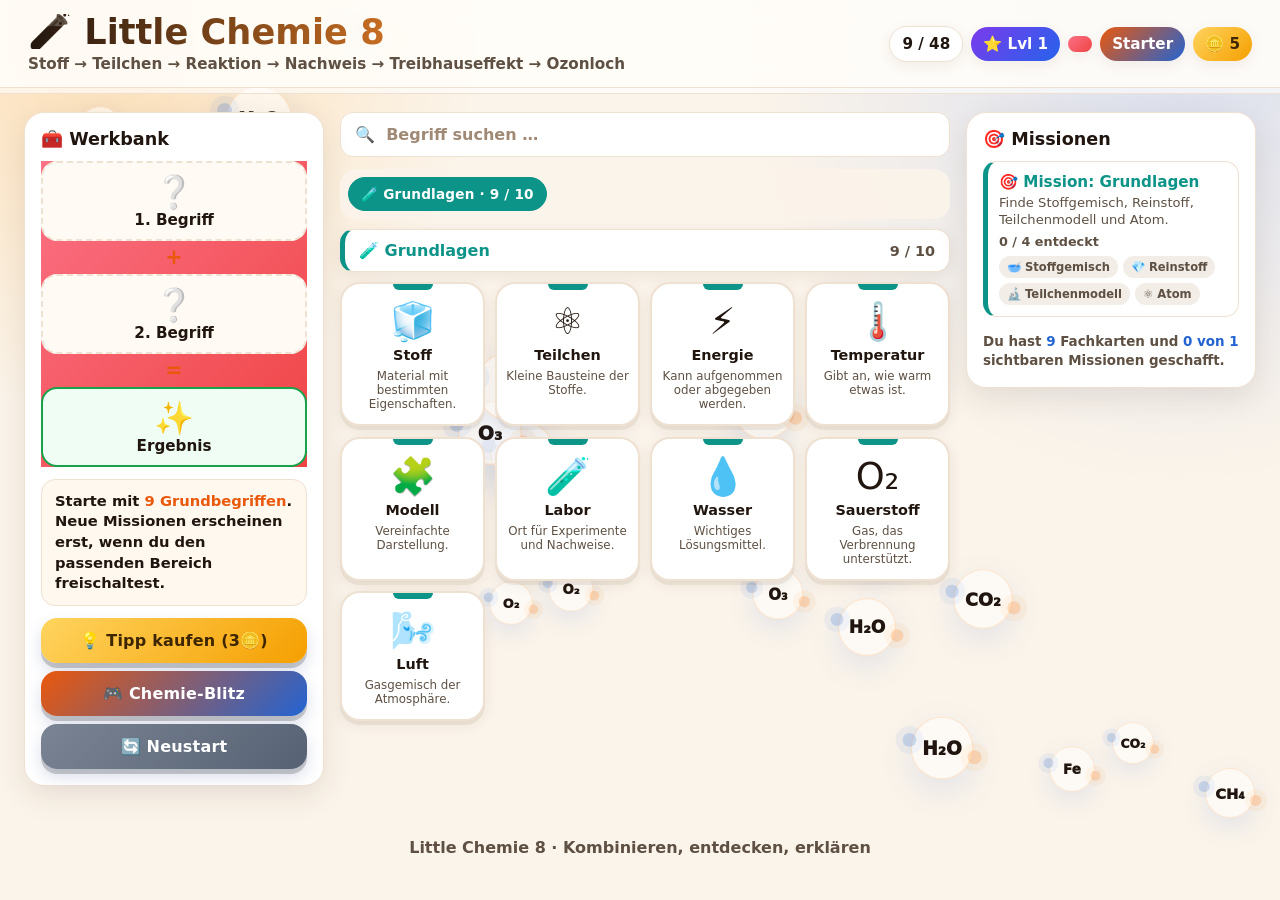
==== commit 86a7ae58: "Poki-Style + Suchtfaktor: Level/XP-System und Combo-Multiplikator Poki-Style: - Chunkige 3D-Buttons " ====
--- a/index.html
+++ b/index.html
@@ -4,8 +4,8 @@
   <meta charset="utf-8">
   <meta name="viewport" content="width=device-width,initial-scale=1">
   <title>Little Chemie 8</title>
-  <link rel="stylesheet" href="style.css?v=5">
-  <link rel="stylesheet" href="effects.css?v=2">
+  <link rel="stylesheet" href="style.css?v=6">
+  <link rel="stylesheet" href="effects.css?v=3">
 </head>
 <body>
   <header class="topbar">
@@ -15,11 +15,13 @@
     </div>
     <div class="stats">
       <strong id="count" class="pill">0 / 0</strong>
+      <span id="level" class="pill level">⭐ Lvl 1</span>
+      <span id="combo" class="pill combo" hidden></span>
       <span id="badge" class="pill badge">Starter</span>
       <span id="coins" class="pill coins">🪙 5</span>
     </div>
   </header>
-  <div class="progress"><span id="progressBar"></span></div>
+  <div class="progress" title="Erfahrung bis zum nächsten Level"><span id="progressBar"></span></div>
 
   <main class="app">
     <aside class="bench">
@@ -74,7 +76,7 @@
   </div>
 
   <footer class="footer">Little Chemie 8 · Kombinieren, entdecken, erklären</footer>
-  <script src="app.js?v=8"></script>
+  <script src="app.js?v=9"></script>
   <script src="effects.js?v=1"></script>
 </body>
 </html>
--- a/style.css
+++ b/style.css
@@ -26,6 +26,9 @@
 .pill{padding:8px 12px;border-radius:999px;background:#fff;border:1px solid var(--line);box-shadow:var(--shadow-sm);font-weight:700;font-size:.95rem}
 .badge{background:linear-gradient(135deg,var(--orange),var(--blue));color:#fff;border:0}
 .coins{background:linear-gradient(135deg,#ffd45f,#f59f00);color:#3d2600;border:0}
+.level{background:linear-gradient(135deg,#7c3aed,#2563eb);color:#fff;border:0}
+.combo{background:linear-gradient(135deg,#fb7185,#ef4444);color:#fff;border:0;animation:comboPulse 1s ease-in-out infinite}
+@keyframes comboPulse{0%,100%{transform:scale(1)}50%{transform:scale(1.07)}}
 .progress{height:6px;background:rgba(255,255,255,.6);border-bottom:1px solid var(--line)}
 .progress span{display:block;height:100%;width:0;background:linear-gradient(90deg,var(--orange),var(--blue),var(--green));transition:width .4s}
 
@@ -51,12 +54,15 @@
 .msg b{color:var(--orange);font-weight:800}
 .msg .chemformula{font-size:.9rem}
 .msg .why{display:block;font-size:.86rem}
+.comboTag{display:inline-block;font-weight:800;color:#ef4444}
 .controls{display:flex;flex-direction:column;gap:8px}
 
 /* ---------- Buttons & Input ---------- */
-button{font:inherit;font-weight:700;border:0;border-radius:13px;cursor:pointer;padding:12px 14px;color:#fff;
-  background:linear-gradient(135deg,var(--orange),var(--blue));box-shadow:var(--shadow-sm);transition:transform .15s,filter .15s}
-button:hover{transform:translateY(-1px);filter:brightness(1.03)}
+button{font:inherit;font-weight:800;border:0;border-radius:16px;cursor:pointer;padding:13px 16px;color:#fff;letter-spacing:.2px;
+  background:linear-gradient(135deg,var(--orange),var(--blue));box-shadow:0 5px 0 rgba(0,0,0,.18),0 8px 16px rgba(49,73,140,.18);
+  transition:transform .08s ease,box-shadow .08s ease,filter .15s}
+button:hover{filter:brightness(1.06)}
+button:active{transform:translateY(4px);box-shadow:0 1px 0 rgba(0,0,0,.18),0 3px 8px rgba(49,73,140,.18)}
 .controls button{width:100%}
 #hint{background:linear-gradient(135deg,#ffd45f,#f59f00);color:#3d2600}
 #reset{background:linear-gradient(135deg,#7a8494,#566173)}
@@ -79,13 +85,14 @@
 .grid{display:grid;grid-template-columns:repeat(auto-fill,minmax(118px,1fr));gap:10px}
 .tabs,.head,.empty{grid-column:1/-1}
 .card{display:flex;flex-direction:column;align-items:center;gap:5px;text-align:center;background:var(--card);
-  border:1px solid var(--line);border-radius:18px;padding:14px 9px 12px;box-shadow:var(--shadow-sm);
-  cursor:pointer;transition:transform .16s,box-shadow .16s,border-color .16s;position:relative;overflow:hidden}
-.card:before{content:"";position:absolute;top:0;left:50%;transform:translateX(-50%);width:34px;height:5px;
+  border:2px solid var(--line);border-radius:20px;padding:14px 9px 13px;box-shadow:0 4px 0 rgba(80,43,12,.07),var(--shadow-sm);
+  cursor:pointer;transition:transform .14s cubic-bezier(.2,.8,.2,1.25),box-shadow .14s,border-color .14s;position:relative;overflow:hidden}
+.card:before{content:"";position:absolute;top:0;left:50%;transform:translateX(-50%);width:40px;height:6px;
   border-radius:0 0 999px 999px;background:var(--accent)}
-.card:hover{transform:translateY(-3px);box-shadow:0 14px 28px rgba(80,43,12,.16);border-color:var(--accent)}
-.card.sel{border-color:var(--accent);box-shadow:0 0 0 3px color-mix(in srgb,var(--accent) 30%,transparent),0 12px 26px rgba(80,43,12,.16)}
-.sym{font-size:2.1rem;margin-top:2px}
+.card:hover{transform:translateY(-5px) scale(1.04);box-shadow:0 16px 30px rgba(80,43,12,.18);border-color:var(--accent)}
+.card:active{transform:translateY(-1px) scale(1)}
+.card.sel{border-color:var(--accent);box-shadow:0 0 0 3px color-mix(in srgb,var(--accent) 35%,transparent),0 12px 26px rgba(80,43,12,.16)}
+.sym{font-size:2.3rem;margin-top:2px}
 .name{font-weight:800;line-height:1.1;font-size:.9rem}
 .info{font-size:.74rem;color:var(--muted);font-weight:500;line-height:1.2}
 .empty{padding:18px;text-align:center;border:1px dashed var(--line);border-radius:16px;background:#fff;color:var(--muted);font-weight:600}
--- a/effects.css
+++ b/effects.css
@@ -1 +1 @@
-.molecule-bg{position:fixed;inset:0;z-index:-1;overflow:hidden;pointer-events:none}.molecule{position:absolute;width:54px;height:54px;border-radius:50%;display:grid;place-items:center;background:rgba(255,255,255,.58);border:1px solid rgba(255,138,40,.2);box-shadow:0 10px 30px rgba(35,100,210,.12);font-weight:1000;animation:floatMol var(--dur,12s) ease-in-out infinite;filter:blur(.0px)}.molecule:before,.molecule:after{content:"";position:absolute;width:12px;height:12px;border-radius:50%;background:rgba(35,100,210,.24);box-shadow:0 0 0 6px rgba(35,100,210,.06)}.molecule:before{left:-8px;top:13px}.molecule:after{right:-8px;bottom:12px;background:rgba(255,138,40,.3);box-shadow:0 0 0 6px rgba(255,138,40,.07)}@keyframes floatMol{0%,100%{transform:translateY(0) rotate(0deg) scale(.9);opacity:.18}30%{opacity:.45}50%{transform:translateY(-38px) rotate(12deg) scale(1.08);opacity:.5}80%{opacity:.25}}.topbar{animation:heroGlow 8s ease-in-out infinite}@keyframes heroGlow{0%,100%{box-shadow:0 6px 24px rgba(255,138,40,.05)}50%{box-shadow:0 8px 30px rgba(35,100,210,.10)}}.brand h1{background:linear-gradient(90deg,#21160f,#ff8a28,#2364d2,#21160f);background-size:240% auto;-webkit-background-clip:text;background-clip:text;color:transparent;animation:titleFlow 7s linear infinite}@keyframes titleFlow{to{background-position:240% center}}.bar span{position:relative;overflow:hidden}.bar span:after{content:"";position:absolute;inset:0;background:linear-gradient(90deg,transparent,rgba(255,255,255,.7),transparent);transform:translateX(-100%);animation:barShine 2.2s linear infinite}@keyframes barShine{to{transform:translateX(100%)}}.card{transform-style:preserve-3d;will-change:transform}.card .sym{animation:symBob 3.8s ease-in-out infinite}.card:nth-child(3n) .sym{animation-delay:.5s}.card:nth-child(4n) .sym{animation-delay:1s}@keyframes symBob{0%,100%{transform:translateY(0) scale(1)}50%{transform:translateY(-4px) scale(1.05)}}.card:after{content:"";position:absolute;inset:-30%;background:linear-gradient(110deg,transparent 35%,rgba(255,255,255,.55),transparent 65%);transform:translateX(-120%) rotate(8deg);transition:.7s}.card:hover:after{transform:translateX(120%) rotate(8deg)}.slot.on{animation:slotPulse 1.5s ease-in-out infinite}@keyframes slotPulse{0%,100%{box-shadow:inset 0 0 0 4px rgba(255,138,40,.14),0 0 0 0 rgba(255,138,40,.0)}50%{box-shadow:inset 0 0 0 4px rgba(255,138,40,.22),0 0 0 7px rgba(255,138,40,.12)}}.slot.ok{animation:slotSuccess .55s ease both}@keyframes slotSuccess{0%{transform:scale(.96)}55%{transform:scale(1.06);filter:brightness(1.08)}100%{transform:scale(1)}}.reaction-beam{position:fixed;height:8px;border-radius:999px;z-index:75;pointer-events:none;background:linear-gradient(90deg,#ff8a28,#fff4a8,#2364d2);box-shadow:0 0 18px rgba(255,138,40,.75),0 0 28px rgba(35,100,210,.45);transform-origin:left center;animation:beam .65s ease-out forwards}@keyframes beam{0%{opacity:0;filter:blur(6px);clip-path:inset(0 100% 0 0)}18%{opacity:1}100%{opacity:0;filter:blur(0);clip-path:inset(0 0 0 0)}}.spark{position:fixed;z-index:90;pointer-events:none;font-size:1.3rem;animation:sparkFly .8s cubic-bezier(.2,.7,.2,1) forwards}.spark.dot{width:10px;height:10px;border-radius:50%;background:var(--c,#ff8a28);box-shadow:0 0 16px var(--c,#ff8a28);font-size:0}@keyframes sparkFly{0%{opacity:1;transform:translate(0,0) scale(.7) rotate(0deg)}100%{opacity:0;transform:translate(var(--x),var(--y)) scale(1.25) rotate(180deg)}}button{position:relative;overflow:hidden}.ripple{position:absolute;border-radius:50%;background:rgba(255,255,255,.55);transform:scale(0);animation:ripple .55s ease-out;pointer-events:none}@keyframes ripple{to{transform:scale(16);opacity:0}}.mission.done{animation:missionGlow 1.3s ease-in-out}@keyframes missionGlow{0%{box-shadow:0 0 0 rgba(34,160,107,0)}50%{box-shadow:0 0 0 6px rgba(34,160,107,.15)}100%{box-shadow:0 0 0 rgba(34,160,107,0)}}.pop.show .box,.modal.show .box{animation:modalPop .32s cubic-bezier(.2,.9,.2,1.2)}@keyframes modalPop{from{opacity:0;transform:translateY(18px) scale(.9)}to{opacity:1;transform:translateY(0) scale(1)}}.screen-flash{position:fixed;inset:0;z-index:70;pointer-events:none;background:radial-gradient(circle at center,rgba(255,255,255,.75),transparent 55%);animation:flash .45s ease-out forwards}@keyframes flash{to{opacity:0}}@media(prefers-reduced-motion:reduce){*,*:before,*:after{animation-duration:.01ms!important;animation-iteration-count:1!important;transition-duration:.01ms!important}.molecule-bg{display:none}}+.molecule-bg{position:fixed;inset:0;z-index:-1;overflow:hidden;pointer-events:none}.molecule{position:absolute;width:54px;height:54px;border-radius:50%;display:grid;place-items:center;background:rgba(255,255,255,.58);border:1px solid rgba(255,138,40,.2);box-shadow:0 10px 30px rgba(35,100,210,.12);font-weight:1000;animation:floatMol var(--dur,12s) ease-in-out infinite;filter:blur(.0px)}.molecule:before,.molecule:after{content:"";position:absolute;width:12px;height:12px;border-radius:50%;background:rgba(35,100,210,.24);box-shadow:0 0 0 6px rgba(35,100,210,.06)}.molecule:before{left:-8px;top:13px}.molecule:after{right:-8px;bottom:12px;background:rgba(255,138,40,.3);box-shadow:0 0 0 6px rgba(255,138,40,.07)}@keyframes floatMol{0%,100%{transform:translateY(0) rotate(0deg) scale(.9);opacity:.18}30%{opacity:.45}50%{transform:translateY(-38px) rotate(12deg) scale(1.08);opacity:.5}80%{opacity:.25}}.topbar{animation:heroGlow 8s ease-in-out infinite}@keyframes heroGlow{0%,100%{box-shadow:0 6px 24px rgba(255,138,40,.05)}50%{box-shadow:0 8px 30px rgba(35,100,210,.10)}}.brand h1{background:linear-gradient(90deg,#21160f,#ff8a28,#2364d2,#21160f);background-size:240% auto;-webkit-background-clip:text;background-clip:text;color:transparent;animation:titleFlow 7s linear infinite}@keyframes titleFlow{to{background-position:240% center}}.progress span{position:relative;overflow:hidden}.progress span:after{content:"";position:absolute;inset:0;background:linear-gradient(90deg,transparent,rgba(255,255,255,.7),transparent);transform:translateX(-100%);animation:barShine 2.2s linear infinite}@keyframes barShine{to{transform:translateX(100%)}}.card{transform-style:preserve-3d;will-change:transform}.card .sym{animation:symBob 3.8s ease-in-out infinite}.card:nth-child(3n) .sym{animation-delay:.5s}.card:nth-child(4n) .sym{animation-delay:1s}@keyframes symBob{0%,100%{transform:translateY(0) scale(1)}50%{transform:translateY(-4px) scale(1.05)}}.card:after{content:"";position:absolute;inset:-30%;background:linear-gradient(110deg,transparent 35%,rgba(255,255,255,.55),transparent 65%);transform:translateX(-120%) rotate(8deg);transition:.7s}.card:hover:after{transform:translateX(120%) rotate(8deg)}.slot.on{animation:slotPulse 1.5s ease-in-out infinite}@keyframes slotPulse{0%,100%{box-shadow:inset 0 0 0 4px rgba(255,138,40,.14),0 0 0 0 rgba(255,138,40,.0)}50%{box-shadow:inset 0 0 0 4px rgba(255,138,40,.22),0 0 0 7px rgba(255,138,40,.12)}}.slot.ok{animation:slotSuccess .55s ease both}@keyframes slotSuccess{0%{transform:scale(.96)}55%{transform:scale(1.06);filter:brightness(1.08)}100%{transform:scale(1)}}.reaction-beam{position:fixed;height:8px;border-radius:999px;z-index:75;pointer-events:none;background:linear-gradient(90deg,#ff8a28,#fff4a8,#2364d2);box-shadow:0 0 18px rgba(255,138,40,.75),0 0 28px rgba(35,100,210,.45);transform-origin:left center;animation:beam .65s ease-out forwards}@keyframes beam{0%{opacity:0;filter:blur(6px);clip-path:inset(0 100% 0 0)}18%{opacity:1}100%{opacity:0;filter:blur(0);clip-path:inset(0 0 0 0)}}.spark{position:fixed;z-index:90;pointer-events:none;font-size:1.3rem;animation:sparkFly .8s cubic-bezier(.2,.7,.2,1) forwards}.spark.dot{width:10px;height:10px;border-radius:50%;background:var(--c,#ff8a28);box-shadow:0 0 16px var(--c,#ff8a28);font-size:0}@keyframes sparkFly{0%{opacity:1;transform:translate(0,0) scale(.7) rotate(0deg)}100%{opacity:0;transform:translate(var(--x),var(--y)) scale(1.25) rotate(180deg)}}button{position:relative;overflow:hidden}.ripple{position:absolute;border-radius:50%;background:rgba(255,255,255,.55);transform:scale(0);animation:ripple .55s ease-out;pointer-events:none}@keyframes ripple{to{transform:scale(16);opacity:0}}.mission.done{animation:missionGlow 1.3s ease-in-out}@keyframes missionGlow{0%{box-shadow:0 0 0 rgba(34,160,107,0)}50%{box-shadow:0 0 0 6px rgba(34,160,107,.15)}100%{box-shadow:0 0 0 rgba(34,160,107,0)}}.pop.show .box,.modal.show .box{animation:modalPop .32s cubic-bezier(.2,.9,.2,1.2)}@keyframes modalPop{from{opacity:0;transform:translateY(18px) scale(.9)}to{opacity:1;transform:translateY(0) scale(1)}}.screen-flash{position:fixed;inset:0;z-index:70;pointer-events:none;background:radial-gradient(circle at center,rgba(255,255,255,.75),transparent 55%);animation:flash .45s ease-out forwards}@keyframes flash{to{opacity:0}}@media(prefers-reduced-motion:reduce){*,*:before,*:after{animation-duration:.01ms!important;animation-iteration-count:1!important;transition-duration:.01ms!important}.molecule-bg{display:none}}
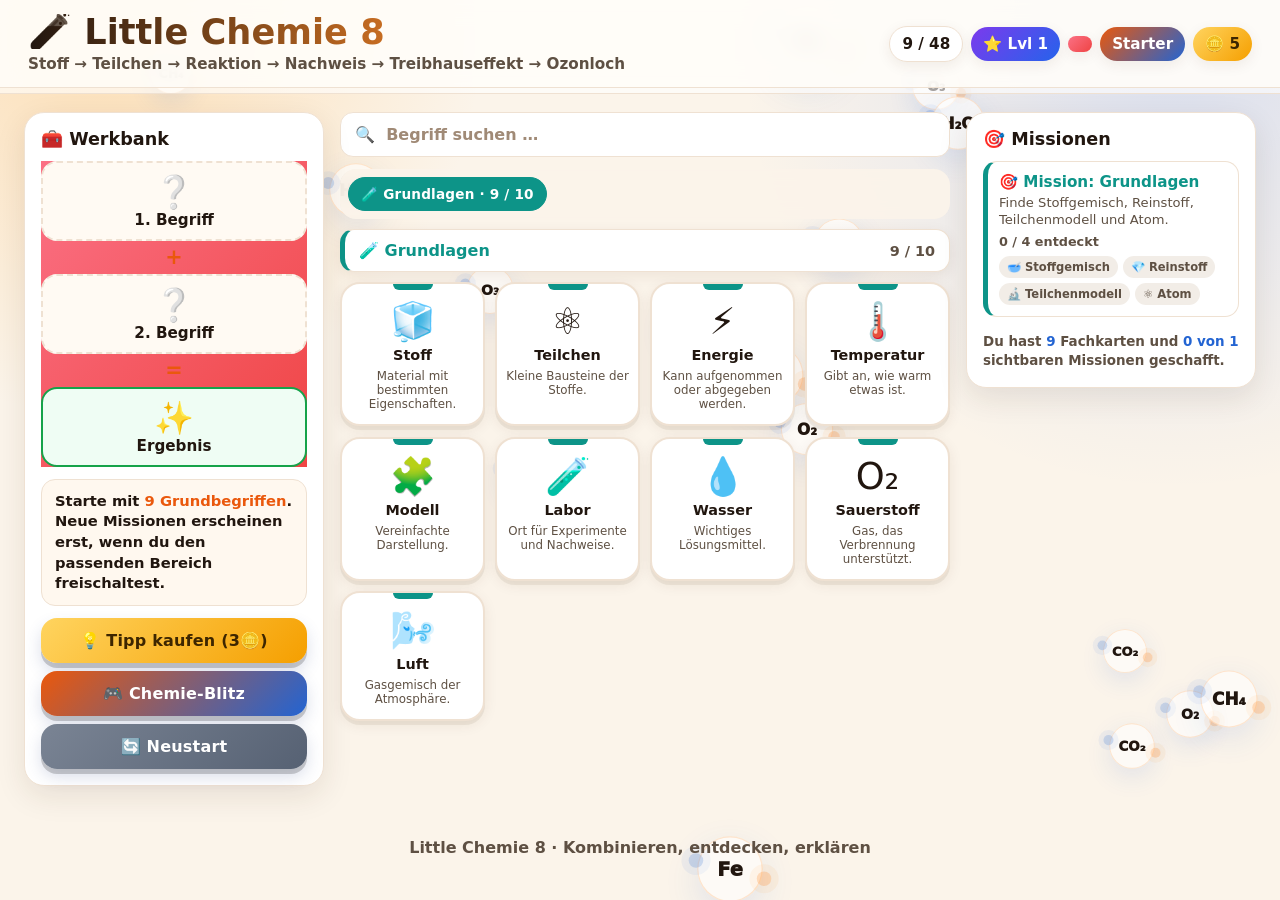
==== commit 579bb542: "Daempfe das Pulsieren der Werkbank-Slots ab Die slotPulse-Animation war zu kraeftig. Jetzt langsamer" ====
--- a/index.html
+++ b/index.html
@@ -5,7 +5,7 @@
   <meta name="viewport" content="width=device-width,initial-scale=1">
   <title>Little Chemie 8</title>
   <link rel="stylesheet" href="style.css?v=6">
-  <link rel="stylesheet" href="effects.css?v=3">
+  <link rel="stylesheet" href="effects.css?v=4">
 </head>
 <body>
   <header class="topbar">
--- a/effects.css
+++ b/effects.css
@@ -1 +1 @@
-.molecule-bg{position:fixed;inset:0;z-index:-1;overflow:hidden;pointer-events:none}.molecule{position:absolute;width:54px;height:54px;border-radius:50%;display:grid;place-items:center;background:rgba(255,255,255,.58);border:1px solid rgba(255,138,40,.2);box-shadow:0 10px 30px rgba(35,100,210,.12);font-weight:1000;animation:floatMol var(--dur,12s) ease-in-out infinite;filter:blur(.0px)}.molecule:before,.molecule:after{content:"";position:absolute;width:12px;height:12px;border-radius:50%;background:rgba(35,100,210,.24);box-shadow:0 0 0 6px rgba(35,100,210,.06)}.molecule:before{left:-8px;top:13px}.molecule:after{right:-8px;bottom:12px;background:rgba(255,138,40,.3);box-shadow:0 0 0 6px rgba(255,138,40,.07)}@keyframes floatMol{0%,100%{transform:translateY(0) rotate(0deg) scale(.9);opacity:.18}30%{opacity:.45}50%{transform:translateY(-38px) rotate(12deg) scale(1.08);opacity:.5}80%{opacity:.25}}.topbar{animation:heroGlow 8s ease-in-out infinite}@keyframes heroGlow{0%,100%{box-shadow:0 6px 24px rgba(255,138,40,.05)}50%{box-shadow:0 8px 30px rgba(35,100,210,.10)}}.brand h1{background:linear-gradient(90deg,#21160f,#ff8a28,#2364d2,#21160f);background-size:240% auto;-webkit-background-clip:text;background-clip:text;color:transparent;animation:titleFlow 7s linear infinite}@keyframes titleFlow{to{background-position:240% center}}.progress span{position:relative;overflow:hidden}.progress span:after{content:"";position:absolute;inset:0;background:linear-gradient(90deg,transparent,rgba(255,255,255,.7),transparent);transform:translateX(-100%);animation:barShine 2.2s linear infinite}@keyframes barShine{to{transform:translateX(100%)}}.card{transform-style:preserve-3d;will-change:transform}.card .sym{animation:symBob 3.8s ease-in-out infinite}.card:nth-child(3n) .sym{animation-delay:.5s}.card:nth-child(4n) .sym{animation-delay:1s}@keyframes symBob{0%,100%{transform:translateY(0) scale(1)}50%{transform:translateY(-4px) scale(1.05)}}.card:after{content:"";position:absolute;inset:-30%;background:linear-gradient(110deg,transparent 35%,rgba(255,255,255,.55),transparent 65%);transform:translateX(-120%) rotate(8deg);transition:.7s}.card:hover:after{transform:translateX(120%) rotate(8deg)}.slot.on{animation:slotPulse 1.5s ease-in-out infinite}@keyframes slotPulse{0%,100%{box-shadow:inset 0 0 0 4px rgba(255,138,40,.14),0 0 0 0 rgba(255,138,40,.0)}50%{box-shadow:inset 0 0 0 4px rgba(255,138,40,.22),0 0 0 7px rgba(255,138,40,.12)}}.slot.ok{animation:slotSuccess .55s ease both}@keyframes slotSuccess{0%{transform:scale(.96)}55%{transform:scale(1.06);filter:brightness(1.08)}100%{transform:scale(1)}}.reaction-beam{position:fixed;height:8px;border-radius:999px;z-index:75;pointer-events:none;background:linear-gradient(90deg,#ff8a28,#fff4a8,#2364d2);box-shadow:0 0 18px rgba(255,138,40,.75),0 0 28px rgba(35,100,210,.45);transform-origin:left center;animation:beam .65s ease-out forwards}@keyframes beam{0%{opacity:0;filter:blur(6px);clip-path:inset(0 100% 0 0)}18%{opacity:1}100%{opacity:0;filter:blur(0);clip-path:inset(0 0 0 0)}}.spark{position:fixed;z-index:90;pointer-events:none;font-size:1.3rem;animation:sparkFly .8s cubic-bezier(.2,.7,.2,1) forwards}.spark.dot{width:10px;height:10px;border-radius:50%;background:var(--c,#ff8a28);box-shadow:0 0 16px var(--c,#ff8a28);font-size:0}@keyframes sparkFly{0%{opacity:1;transform:translate(0,0) scale(.7) rotate(0deg)}100%{opacity:0;transform:translate(var(--x),var(--y)) scale(1.25) rotate(180deg)}}button{position:relative;overflow:hidden}.ripple{position:absolute;border-radius:50%;background:rgba(255,255,255,.55);transform:scale(0);animation:ripple .55s ease-out;pointer-events:none}@keyframes ripple{to{transform:scale(16);opacity:0}}.mission.done{animation:missionGlow 1.3s ease-in-out}@keyframes missionGlow{0%{box-shadow:0 0 0 rgba(34,160,107,0)}50%{box-shadow:0 0 0 6px rgba(34,160,107,.15)}100%{box-shadow:0 0 0 rgba(34,160,107,0)}}.pop.show .box,.modal.show .box{animation:modalPop .32s cubic-bezier(.2,.9,.2,1.2)}@keyframes modalPop{from{opacity:0;transform:translateY(18px) scale(.9)}to{opacity:1;transform:translateY(0) scale(1)}}.screen-flash{position:fixed;inset:0;z-index:70;pointer-events:none;background:radial-gradient(circle at center,rgba(255,255,255,.75),transparent 55%);animation:flash .45s ease-out forwards}@keyframes flash{to{opacity:0}}@media(prefers-reduced-motion:reduce){*,*:before,*:after{animation-duration:.01ms!important;animation-iteration-count:1!important;transition-duration:.01ms!important}.molecule-bg{display:none}}+.molecule-bg{position:fixed;inset:0;z-index:-1;overflow:hidden;pointer-events:none}.molecule{position:absolute;width:54px;height:54px;border-radius:50%;display:grid;place-items:center;background:rgba(255,255,255,.58);border:1px solid rgba(255,138,40,.2);box-shadow:0 10px 30px rgba(35,100,210,.12);font-weight:1000;animation:floatMol var(--dur,12s) ease-in-out infinite;filter:blur(.0px)}.molecule:before,.molecule:after{content:"";position:absolute;width:12px;height:12px;border-radius:50%;background:rgba(35,100,210,.24);box-shadow:0 0 0 6px rgba(35,100,210,.06)}.molecule:before{left:-8px;top:13px}.molecule:after{right:-8px;bottom:12px;background:rgba(255,138,40,.3);box-shadow:0 0 0 6px rgba(255,138,40,.07)}@keyframes floatMol{0%,100%{transform:translateY(0) rotate(0deg) scale(.9);opacity:.18}30%{opacity:.45}50%{transform:translateY(-38px) rotate(12deg) scale(1.08);opacity:.5}80%{opacity:.25}}.topbar{animation:heroGlow 8s ease-in-out infinite}@keyframes heroGlow{0%,100%{box-shadow:0 6px 24px rgba(255,138,40,.05)}50%{box-shadow:0 8px 30px rgba(35,100,210,.10)}}.brand h1{background:linear-gradient(90deg,#21160f,#ff8a28,#2364d2,#21160f);background-size:240% auto;-webkit-background-clip:text;background-clip:text;color:transparent;animation:titleFlow 7s linear infinite}@keyframes titleFlow{to{background-position:240% center}}.progress span{position:relative;overflow:hidden}.progress span:after{content:"";position:absolute;inset:0;background:linear-gradient(90deg,transparent,rgba(255,255,255,.7),transparent);transform:translateX(-100%);animation:barShine 2.2s linear infinite}@keyframes barShine{to{transform:translateX(100%)}}.card{transform-style:preserve-3d;will-change:transform}.card .sym{animation:symBob 3.8s ease-in-out infinite}.card:nth-child(3n) .sym{animation-delay:.5s}.card:nth-child(4n) .sym{animation-delay:1s}@keyframes symBob{0%,100%{transform:translateY(0) scale(1)}50%{transform:translateY(-4px) scale(1.05)}}.card:after{content:"";position:absolute;inset:-30%;background:linear-gradient(110deg,transparent 35%,rgba(255,255,255,.55),transparent 65%);transform:translateX(-120%) rotate(8deg);transition:.7s}.card:hover:after{transform:translateX(120%) rotate(8deg)}.slot.on{animation:slotPulse 2.6s ease-in-out infinite}@keyframes slotPulse{0%,100%{box-shadow:inset 0 0 0 3px rgba(255,138,40,.10)}50%{box-shadow:inset 0 0 0 3px rgba(255,138,40,.16),0 0 0 3px rgba(255,138,40,.07)}}.slot.ok{animation:slotSuccess .55s ease both}@keyframes slotSuccess{0%{transform:scale(.96)}55%{transform:scale(1.06);filter:brightness(1.08)}100%{transform:scale(1)}}.reaction-beam{position:fixed;height:8px;border-radius:999px;z-index:75;pointer-events:none;background:linear-gradient(90deg,#ff8a28,#fff4a8,#2364d2);box-shadow:0 0 18px rgba(255,138,40,.75),0 0 28px rgba(35,100,210,.45);transform-origin:left center;animation:beam .65s ease-out forwards}@keyframes beam{0%{opacity:0;filter:blur(6px);clip-path:inset(0 100% 0 0)}18%{opacity:1}100%{opacity:0;filter:blur(0);clip-path:inset(0 0 0 0)}}.spark{position:fixed;z-index:90;pointer-events:none;font-size:1.3rem;animation:sparkFly .8s cubic-bezier(.2,.7,.2,1) forwards}.spark.dot{width:10px;height:10px;border-radius:50%;background:var(--c,#ff8a28);box-shadow:0 0 16px var(--c,#ff8a28);font-size:0}@keyframes sparkFly{0%{opacity:1;transform:translate(0,0) scale(.7) rotate(0deg)}100%{opacity:0;transform:translate(var(--x),var(--y)) scale(1.25) rotate(180deg)}}button{position:relative;overflow:hidden}.ripple{position:absolute;border-radius:50%;background:rgba(255,255,255,.55);transform:scale(0);animation:ripple .55s ease-out;pointer-events:none}@keyframes ripple{to{transform:scale(16);opacity:0}}.mission.done{animation:missionGlow 1.3s ease-in-out}@keyframes missionGlow{0%{box-shadow:0 0 0 rgba(34,160,107,0)}50%{box-shadow:0 0 0 6px rgba(34,160,107,.15)}100%{box-shadow:0 0 0 rgba(34,160,107,0)}}.pop.show .box,.modal.show .box{animation:modalPop .32s cubic-bezier(.2,.9,.2,1.2)}@keyframes modalPop{from{opacity:0;transform:translateY(18px) scale(.9)}to{opacity:1;transform:translateY(0) scale(1)}}.screen-flash{position:fixed;inset:0;z-index:70;pointer-events:none;background:radial-gradient(circle at center,rgba(255,255,255,.75),transparent 55%);animation:flash .45s ease-out forwards}@keyframes flash{to{opacity:0}}@media(prefers-reduced-motion:reduce){*,*:before,*:after{animation-duration:.01ms!important;animation-iteration-count:1!important;transition-duration:.01ms!important}.molecule-bg{display:none}}
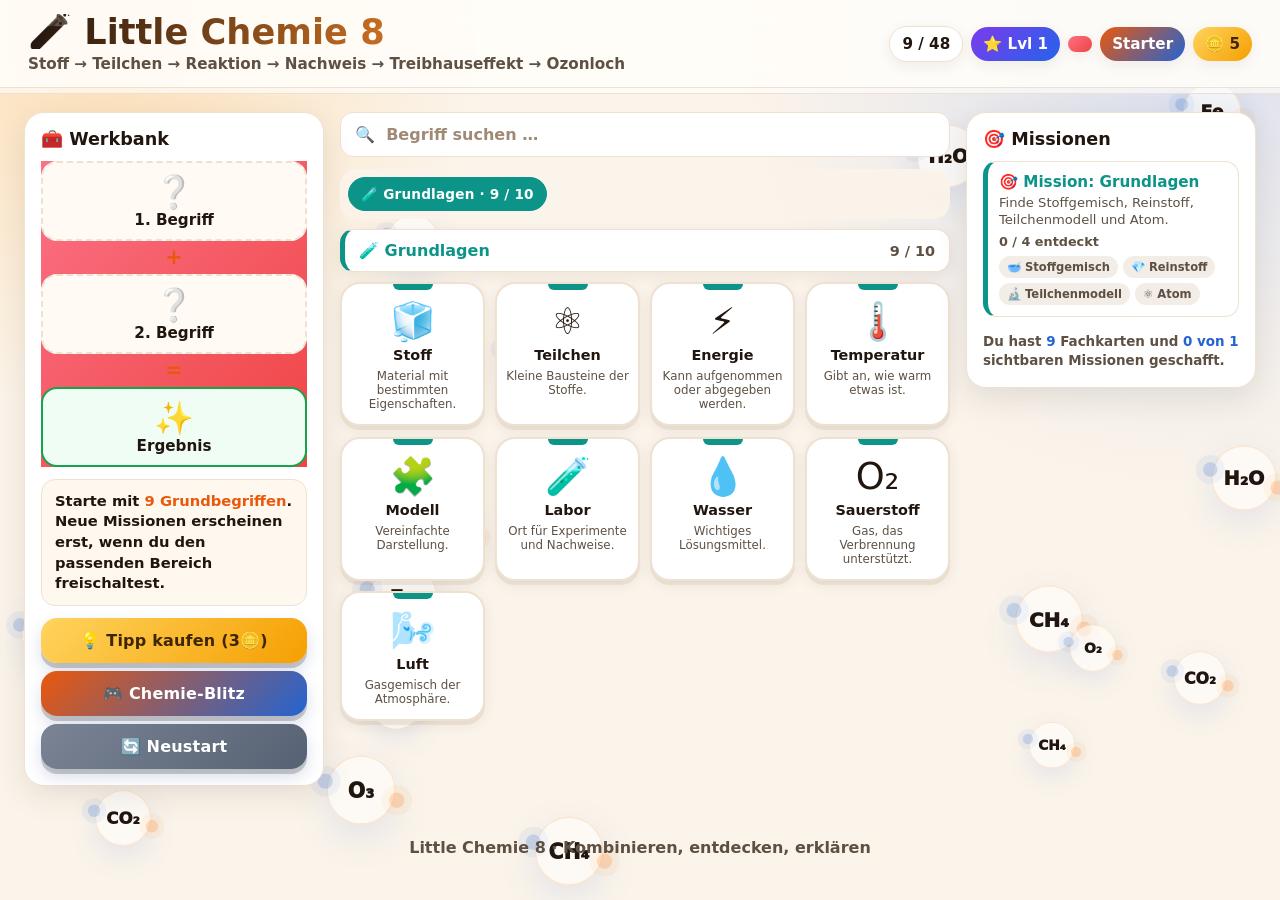
==== commit b816daba: "Schueler-Login + Spielstand-Sync via Cloudflare (Klassencode + Name) Variante B: kein Passwort, date" ====
--- a/index.html
+++ b/index.html
@@ -4,7 +4,7 @@
   <meta charset="utf-8">
   <meta name="viewport" content="width=device-width,initial-scale=1">
   <title>Little Chemie 8</title>
-  <link rel="stylesheet" href="style.css?v=6">
+  <link rel="stylesheet" href="style.css?v=7">
   <link rel="stylesheet" href="effects.css?v=4">
 </head>
 <body>
@@ -19,6 +19,7 @@
       <span id="combo" class="pill combo" hidden></span>
       <span id="badge" class="pill badge">Starter</span>
       <span id="coins" class="pill coins">🪙 5</span>
+      <span id="account" class="pill account" hidden></span>
     </div>
   </header>
   <div class="progress" title="Erfahrung bis zum nächsten Level"><span id="progressBar"></span></div>
@@ -75,8 +76,20 @@
     </div>
   </div>
 
+  <div id="login" class="login-modal">
+    <div class="box">
+      <div class="big">🧪</div>
+      <h2 class="unlockTitle">Anmelden</h2>
+      <p>Gib deinen <b>Klassencode</b> und deinen <b>Namen</b> ein. So findest du deinen Spielstand auf jedem Gerät wieder.</p>
+      <input id="loginCode" placeholder="Klassencode (z. B. 8b-chemie)" autocomplete="off">
+      <input id="loginName" placeholder="Dein Name / Spitzname" autocomplete="off">
+      <div id="loginErr" class="err"></div>
+      <button id="loginBtn">🚀 Losspielen</button>
+    </div>
+  </div>
+
   <footer class="footer">Little Chemie 8 · Kombinieren, entdecken, erklären</footer>
-  <script src="app.js?v=9"></script>
+  <script src="app.js?v=10"></script>
   <script src="effects.js?v=1"></script>
 </body>
 </html>
--- a/style.css
+++ b/style.css
@@ -128,6 +128,18 @@
 .answers button.w{background:#fde2e2;border-color:#d94848}
 .miniStatus{font-weight:800;background:#fff1d4;border-radius:12px;padding:9px;margin:8px 0}
 
+/* ---------- Login / Konto ---------- */
+.account{background:linear-gradient(135deg,#34d399,#0d9488);color:#fff;border:0;cursor:pointer}
+.login-modal{display:none;position:fixed;inset:0;z-index:60;place-items:center;background:rgba(33,22,15,.62);backdrop-filter:blur(8px);padding:16px}
+.login-modal.show{display:grid}
+.login-modal .box{width:min(420px,96vw);text-align:center}
+.login-modal .big{font-size:3.4rem}
+.login-modal h2{margin:.1rem 0 .3rem}
+.login-modal p{color:var(--muted);font-weight:600;font-size:.9rem;line-height:1.4;margin:.2rem 0 1rem}
+.login-modal input{margin-bottom:10px;text-align:center}
+.login-modal .err{color:#d94848;font-weight:700;font-size:.85rem;min-height:1.1em;margin-bottom:6px}
+.login-modal #loginBtn{width:100%}
+
 /* ---------- Effekte-Helfer ---------- */
 .confetti{position:fixed;top:-20px;font-size:1.4rem;z-index:99;animation:fall 1.4s linear forwards;pointer-events:none}
 .toast{position:fixed;left:50%;bottom:18px;transform:translateX(-50%);z-index:80;background:#21160f;color:#fff;padding:10px 14px;border-radius:999px;font-weight:700;box-shadow:0 12px 30px #0004;animation:toast 2.2s forwards}
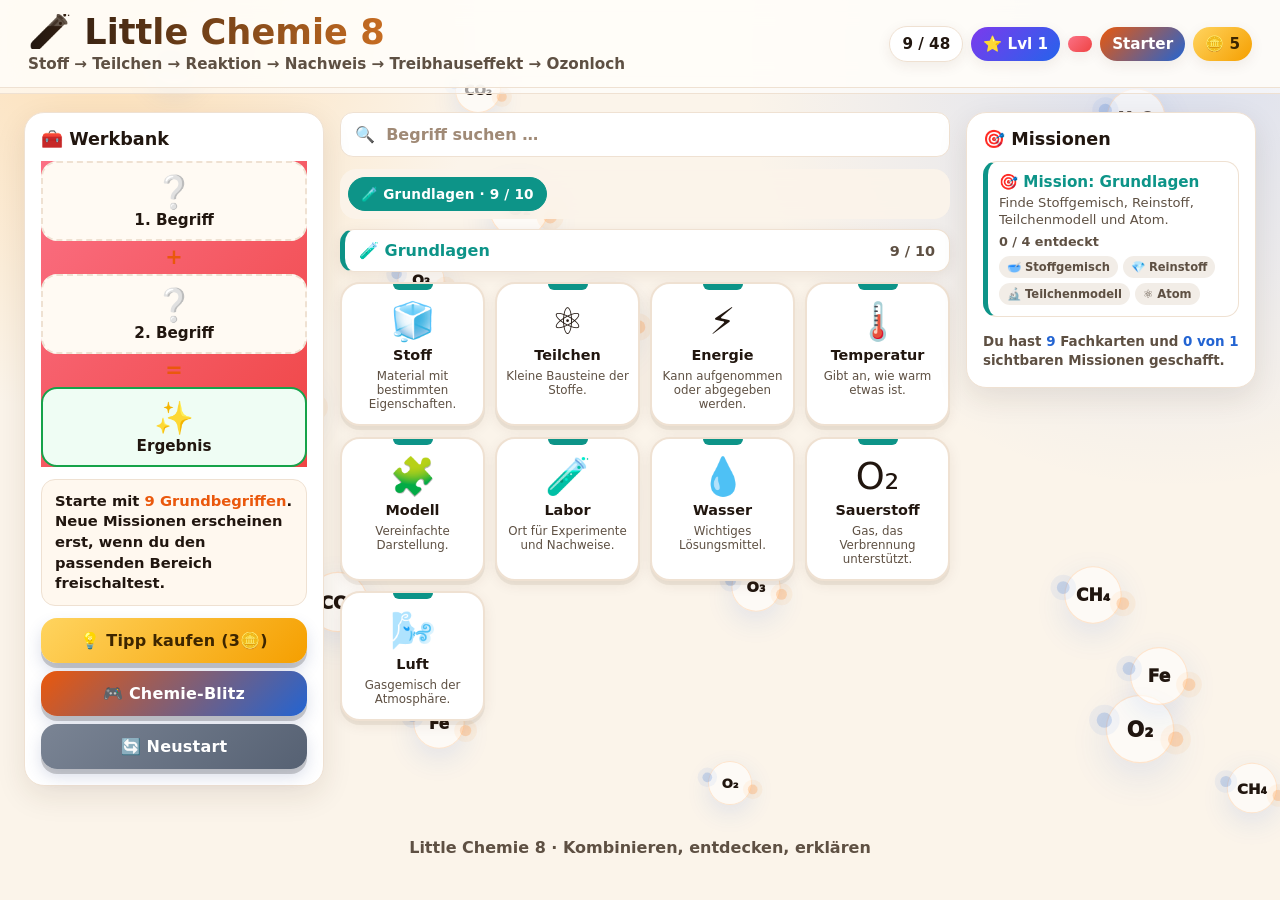
==== commit f10b11b2: "Lehrer-Bereich mit Login und Klassencode-Verwaltung - Ein Lehrer-Login (PIN). Im Bereich legt die Le" ====
--- a/index.html
+++ b/index.html
@@ -80,7 +80,7 @@
     <div class="box">
       <div class="big">🧪</div>
       <h2 class="unlockTitle">Anmelden</h2>
-      <p>Gib deinen <b>Klassencode</b> und deinen <b>Namen</b> ein. So findest du deinen Spielstand auf jedem Gerät wieder.</p>
+      <p>Gib den <b>Klassencode</b> deiner Lehrkraft und deinen <b>Namen</b> ein. So findest du deinen Spielstand auf jedem Gerät wieder.</p>
       <input id="loginCode" placeholder="Klassencode (z. B. 8b-chemie)" autocomplete="off">
       <input id="loginName" placeholder="Dein Name / Spitzname" autocomplete="off">
       <div id="loginErr" class="err"></div>
@@ -89,7 +89,7 @@
   </div>
 
   <footer class="footer">Little Chemie 8 · Kombinieren, entdecken, erklären</footer>
-  <script src="app.js?v=10"></script>
+  <script src="app.js?v=11"></script>
   <script src="effects.js?v=1"></script>
 </body>
 </html>
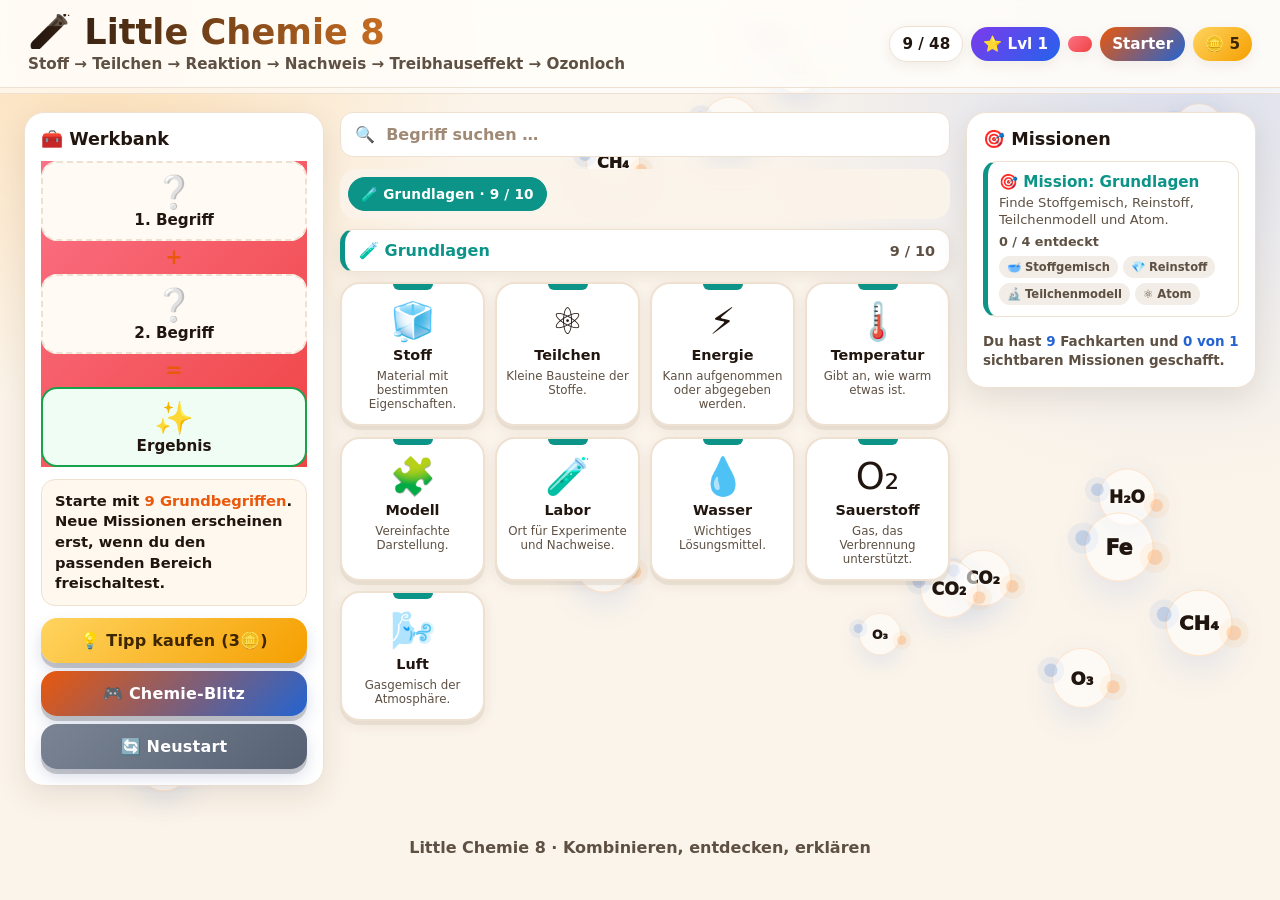
==== commit 3862dd55: "Login-Namen automatisch erzeugen (Anzahl statt freier Namen) - Klasse anlegen mit Anzahl -> Worker e" ====
--- a/index.html
+++ b/index.html
@@ -80,16 +80,16 @@
     <div class="box">
       <div class="big">🧪</div>
       <h2 class="unlockTitle">Anmelden</h2>
-      <p>Gib den <b>Klassencode</b> deiner Lehrkraft und deinen <b>Namen</b> ein. So findest du deinen Spielstand auf jedem Gerät wieder.</p>
-      <input id="loginCode" placeholder="Klassencode (z. B. 8b-chemie)" autocomplete="off">
-      <input id="loginName" placeholder="Dein Name / Spitzname" autocomplete="off">
+      <p>Gib den <b>Klassencode</b> und den <b>Login-Namen</b> ein, die du von deiner Lehrkraft bekommen hast.</p>
+      <input id="loginCode" placeholder="Klassencode" autocomplete="off">
+      <input id="loginName" placeholder="Login-Name (z. B. Argon-01)" autocomplete="off">
       <div id="loginErr" class="err"></div>
       <button id="loginBtn">🚀 Losspielen</button>
     </div>
   </div>
 
   <footer class="footer">Little Chemie 8 · Kombinieren, entdecken, erklären</footer>
-  <script src="app.js?v=11"></script>
+  <script src="app.js?v=12"></script>
   <script src="effects.js?v=1"></script>
 </body>
 </html>
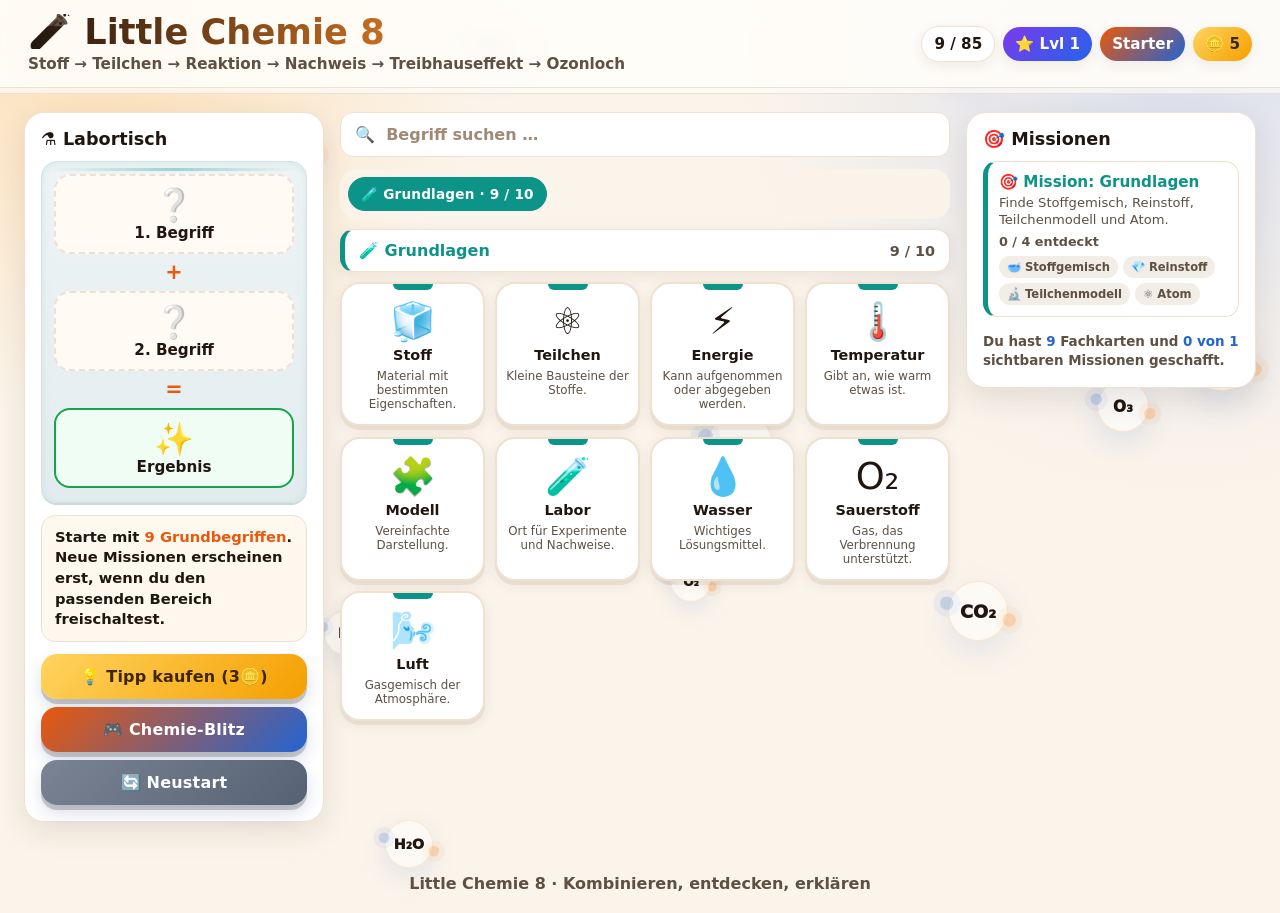
==== commit 861a2c3a: "Little Chemie 8: Labortisch statt Werkbank + viele neue Begriffe - "Werkbank" → "Labortisch" (⚗️) mi" ====
--- a/index.html
+++ b/index.html
@@ -4,7 +4,7 @@
   <meta charset="utf-8">
   <meta name="viewport" content="width=device-width,initial-scale=1">
   <title>Little Chemie 8</title>
-  <link rel="stylesheet" href="style.css?v=7">
+  <link rel="stylesheet" href="style.css?v=8">
   <link rel="stylesheet" href="effects.css?v=4">
 </head>
 <body>
@@ -26,15 +26,15 @@
 
   <main class="app">
     <aside class="bench">
-      <h2>🧰 Werkbank</h2>
-      <div class="combo">
+      <h2>⚗️ Labortisch</h2>
+      <div class="worktop">
         <div id="slotA" class="slot">❔<span>1. Begriff</span></div>
         <b>+</b>
         <div id="slotB" class="slot">❔<span>2. Begriff</span></div>
         <b>=</b>
         <div id="slotR" class="slot">✨<span>Ergebnis</span></div>
       </div>
-      <div id="msg" class="msg">Tippe zwei Begriffe an. Passende Kombinationen schalten neue Chemie-Begriffe frei.</div>
+      <div id="msg" class="msg">Stelle zwei Begriffe auf den Labortisch. Passende Kombinationen schalten neue Chemie-Begriffe frei.</div>
       <div class="controls">
         <button id="hint">💡 Tipp kaufen (3🪙)</button>
         <button id="quiz">🎮 Chemie-Blitz</button>
@@ -89,7 +89,7 @@
   </div>
 
   <footer class="footer">Little Chemie 8 · Kombinieren, entdecken, erklären</footer>
-  <script src="app.js?v=12"></script>
+  <script src="app.js?v=13"></script>
   <script src="effects.js?v=1"></script>
 </body>
 </html>
--- a/style.css
+++ b/style.css
@@ -40,9 +40,14 @@
 .bench h2,.missions-rail h2{margin:0;font-size:1.1rem;font-weight:800}
 .content{display:flex;flex-direction:column;gap:12px;min-width:0}
 
-/* ---------- Werkbank ---------- */
-.combo{display:flex;flex-direction:column;gap:6px}
-.combo b{text-align:center;color:var(--orange);font-size:1.3rem;font-weight:800;line-height:1}
+/* ---------- Labortisch ---------- */
+.bench h2{display:flex;align-items:center;gap:8px}
+.worktop{display:flex;flex-direction:column;gap:8px;position:relative;padding:12px 12px 14px;border-radius:16px;
+  background:linear-gradient(180deg,#eef4f5,#e2ecef);border:1px solid #d4e0e3;
+  box-shadow:inset 0 2px 8px rgba(13,148,136,.10),0 2px 0 #cbd8db}
+.worktop:before{content:"";position:absolute;left:10px;right:10px;top:6px;height:3px;border-radius:3px;
+  background:linear-gradient(90deg,transparent,rgba(13,148,136,.35),transparent)}
+.worktop b{text-align:center;color:var(--orange);font-size:1.3rem;font-weight:800;line-height:1}
 .slot{min-height:78px;border:2px dashed var(--line);border-radius:16px;display:grid;place-content:center;
   text-align:center;background:#fffaf3;font-size:2rem;font-weight:800;color:var(--muted);padding:10px}
 .slot span{display:block;color:var(--ink);font-size:.95rem;font-weight:700}
@@ -156,15 +161,15 @@
   .bench{position:sticky;top:0;z-index:9}
   .missions-rail{position:static;order:3}
   .content{order:2}
-  .combo{flex-direction:row;align-items:stretch}
-  .combo .slot{flex:1}
-  .combo b{display:flex;align-items:center}
+  .worktop{flex-direction:row;align-items:stretch}
+  .worktop .slot{flex:1}
+  .worktop b{display:flex;align-items:center}
   .controls{flex-direction:row;flex-wrap:wrap}
   .controls button{flex:1 1 30%}
 }
 @media(max-width:560px){
   .topbar{flex-direction:column;align-items:flex-start}
-  .combo{flex-direction:column}
+  .worktop{flex-direction:column}
   .grid{grid-template-columns:repeat(auto-fill,minmax(104px,1fr))}
   .tabs{top:0}
 }
